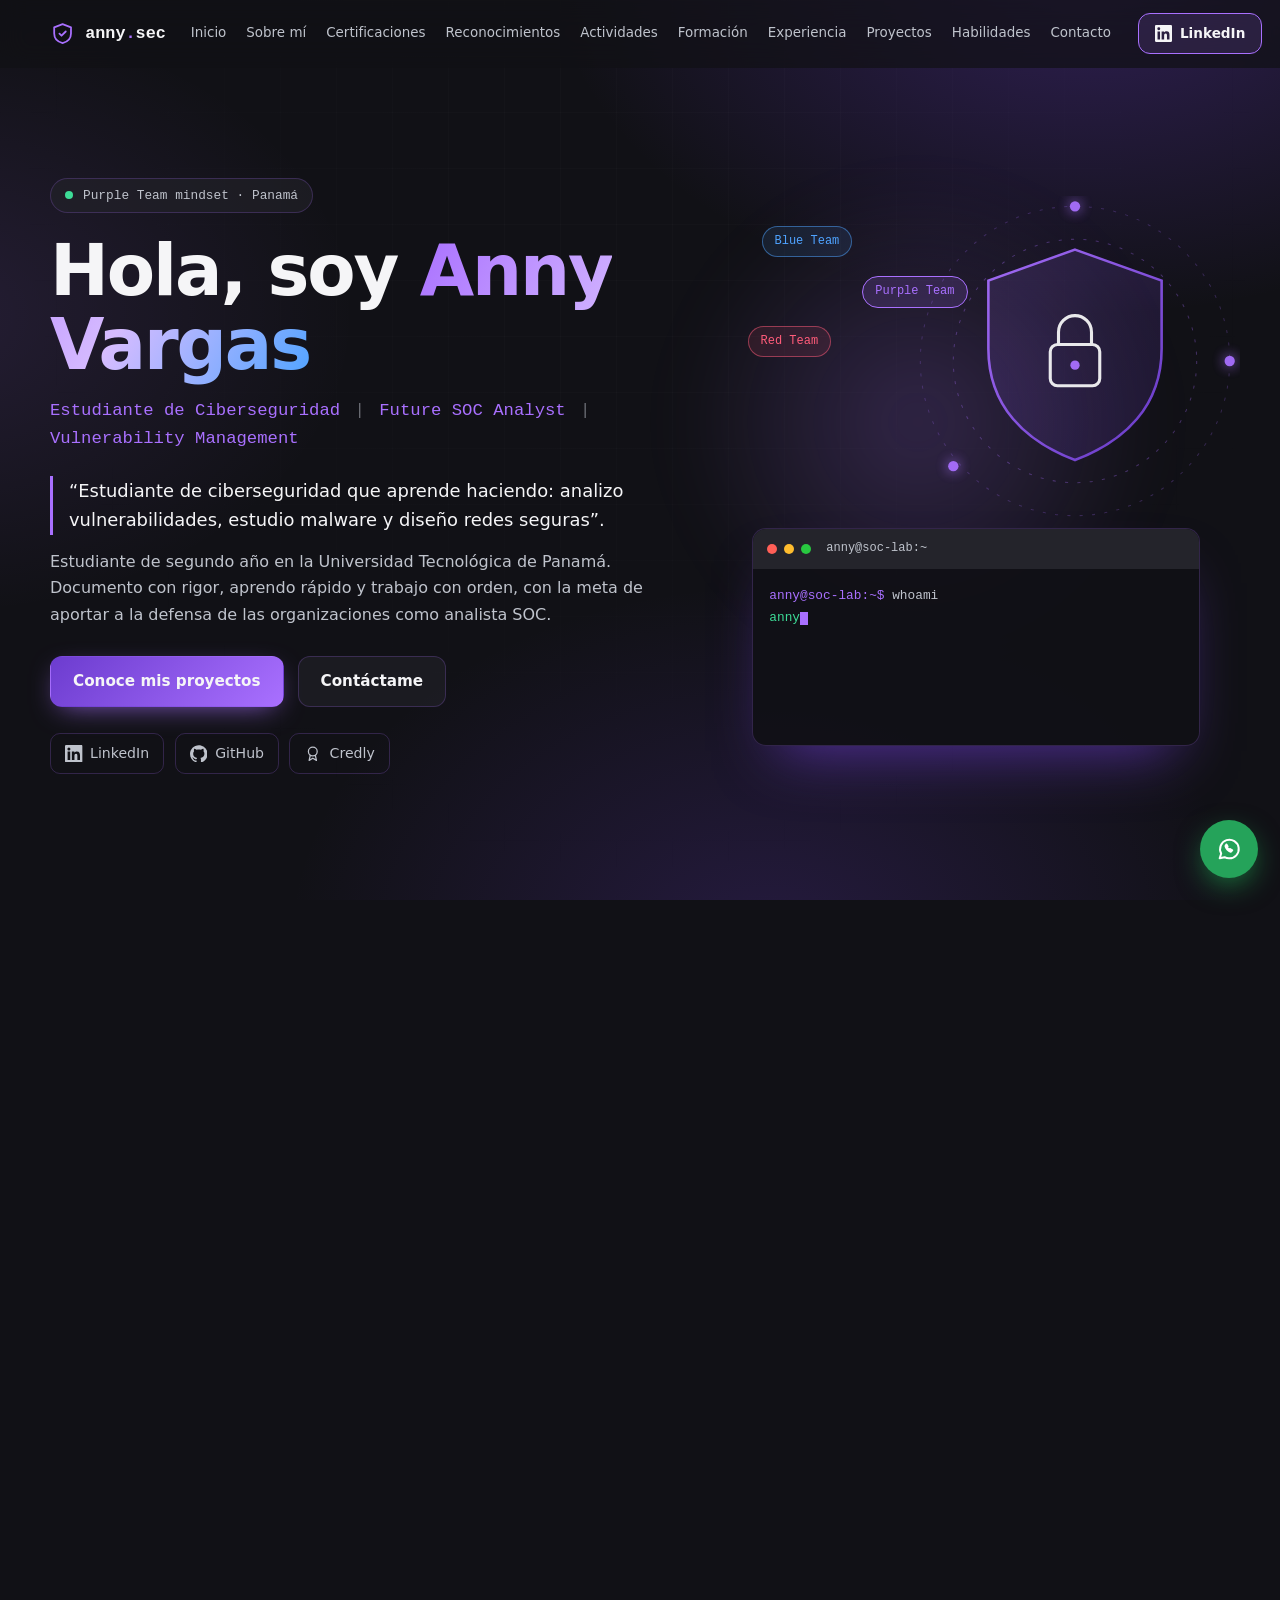
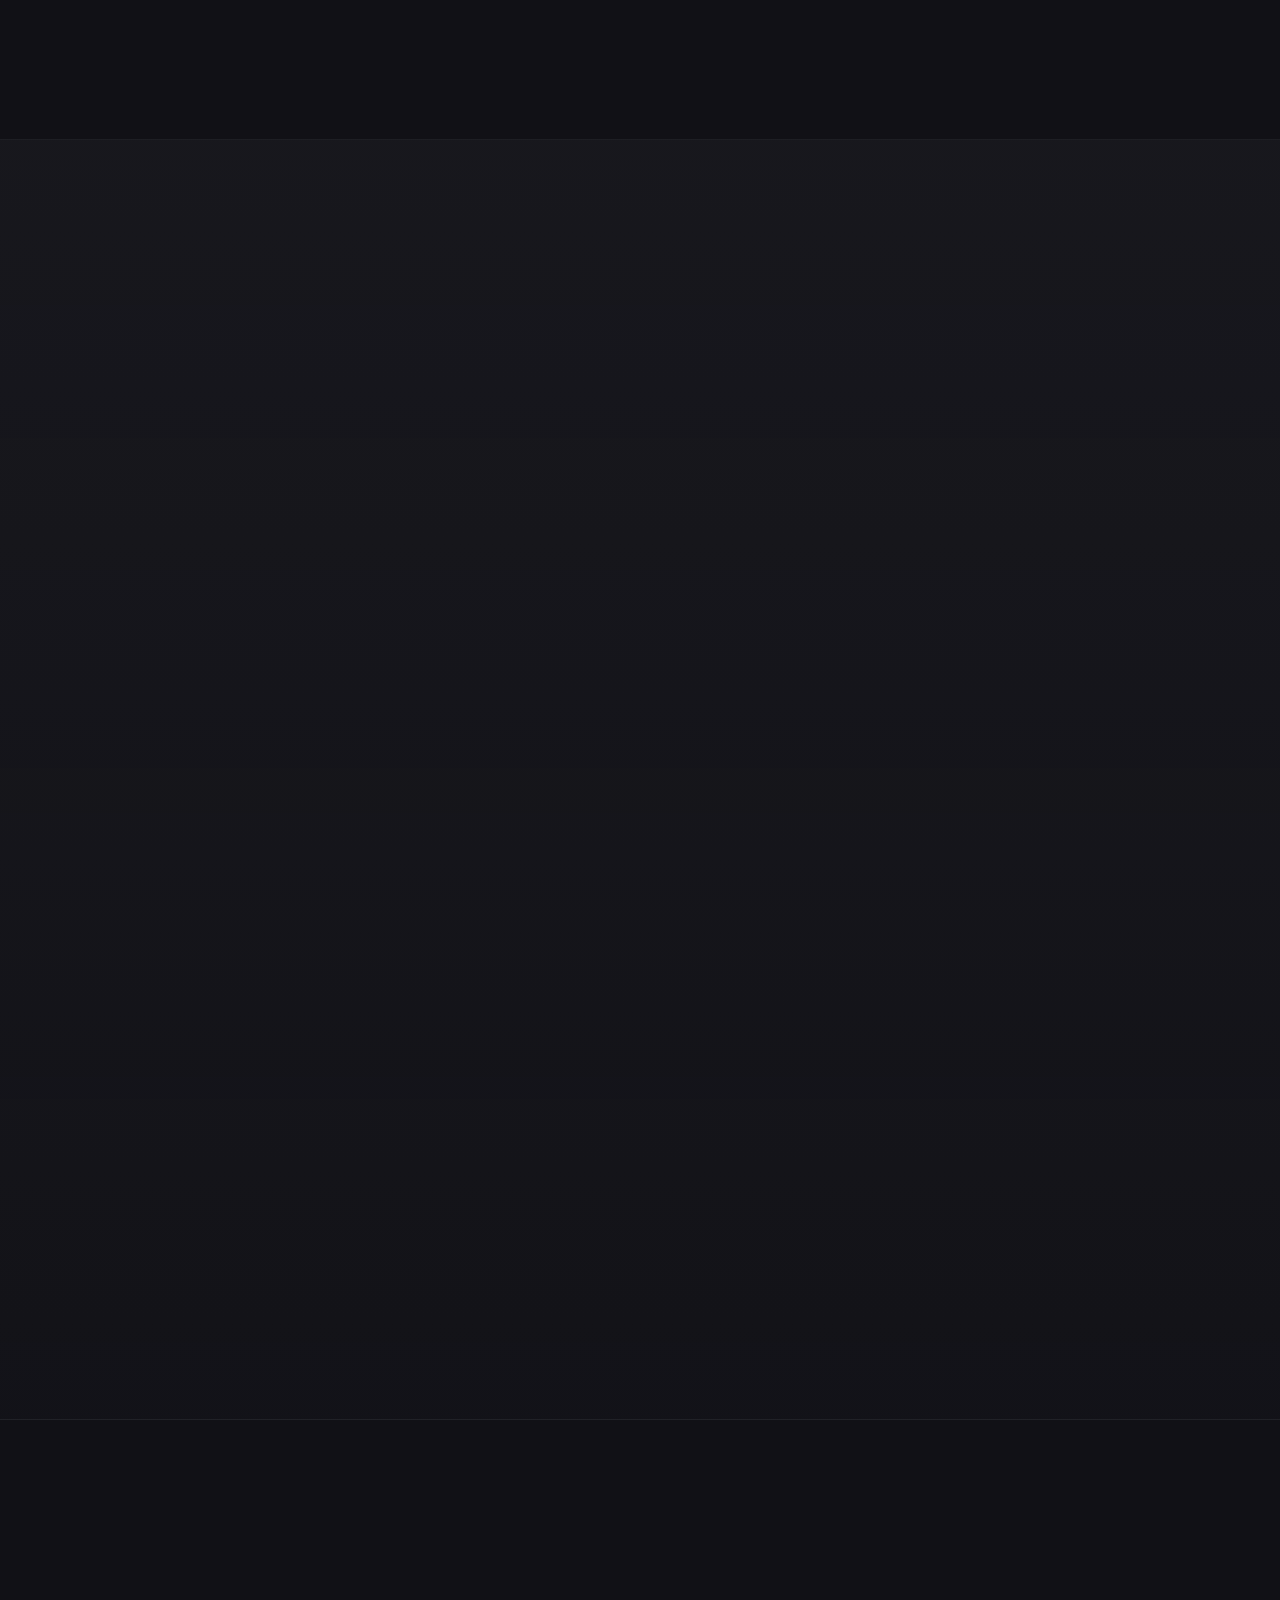
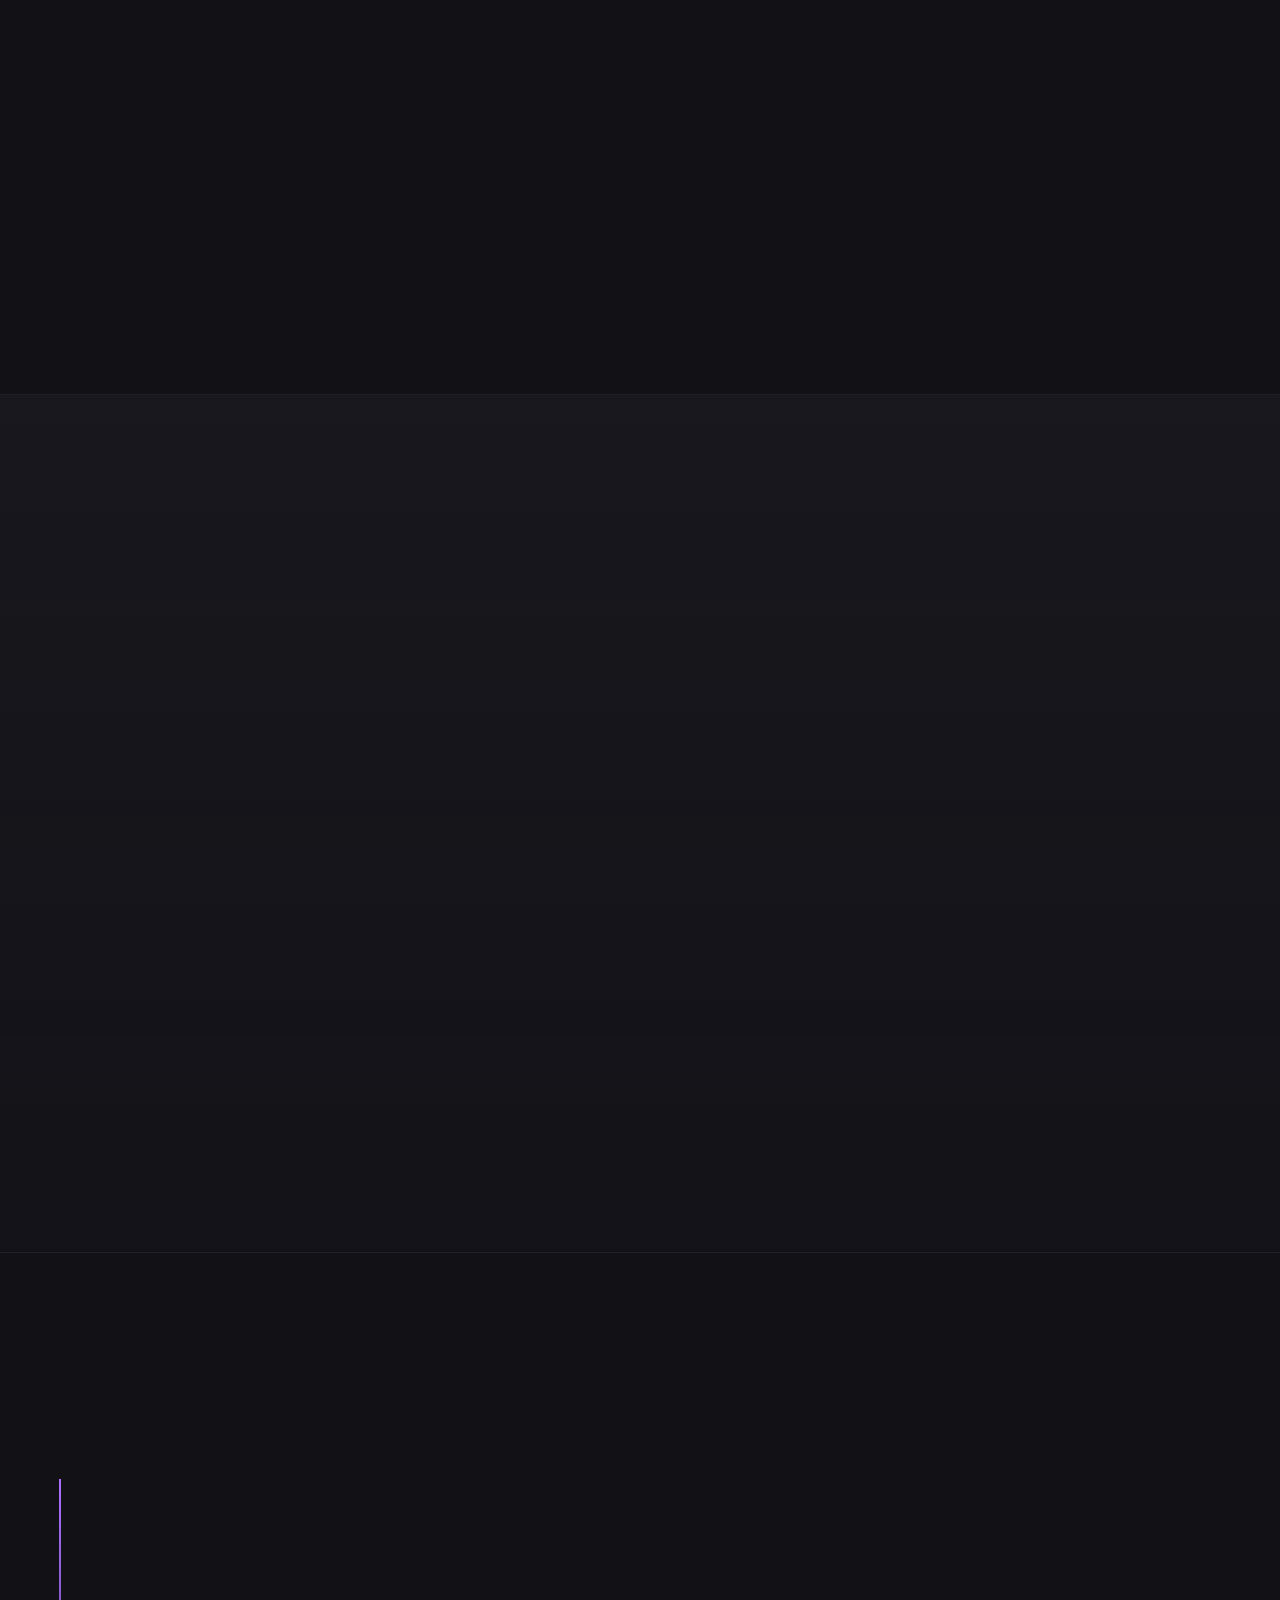
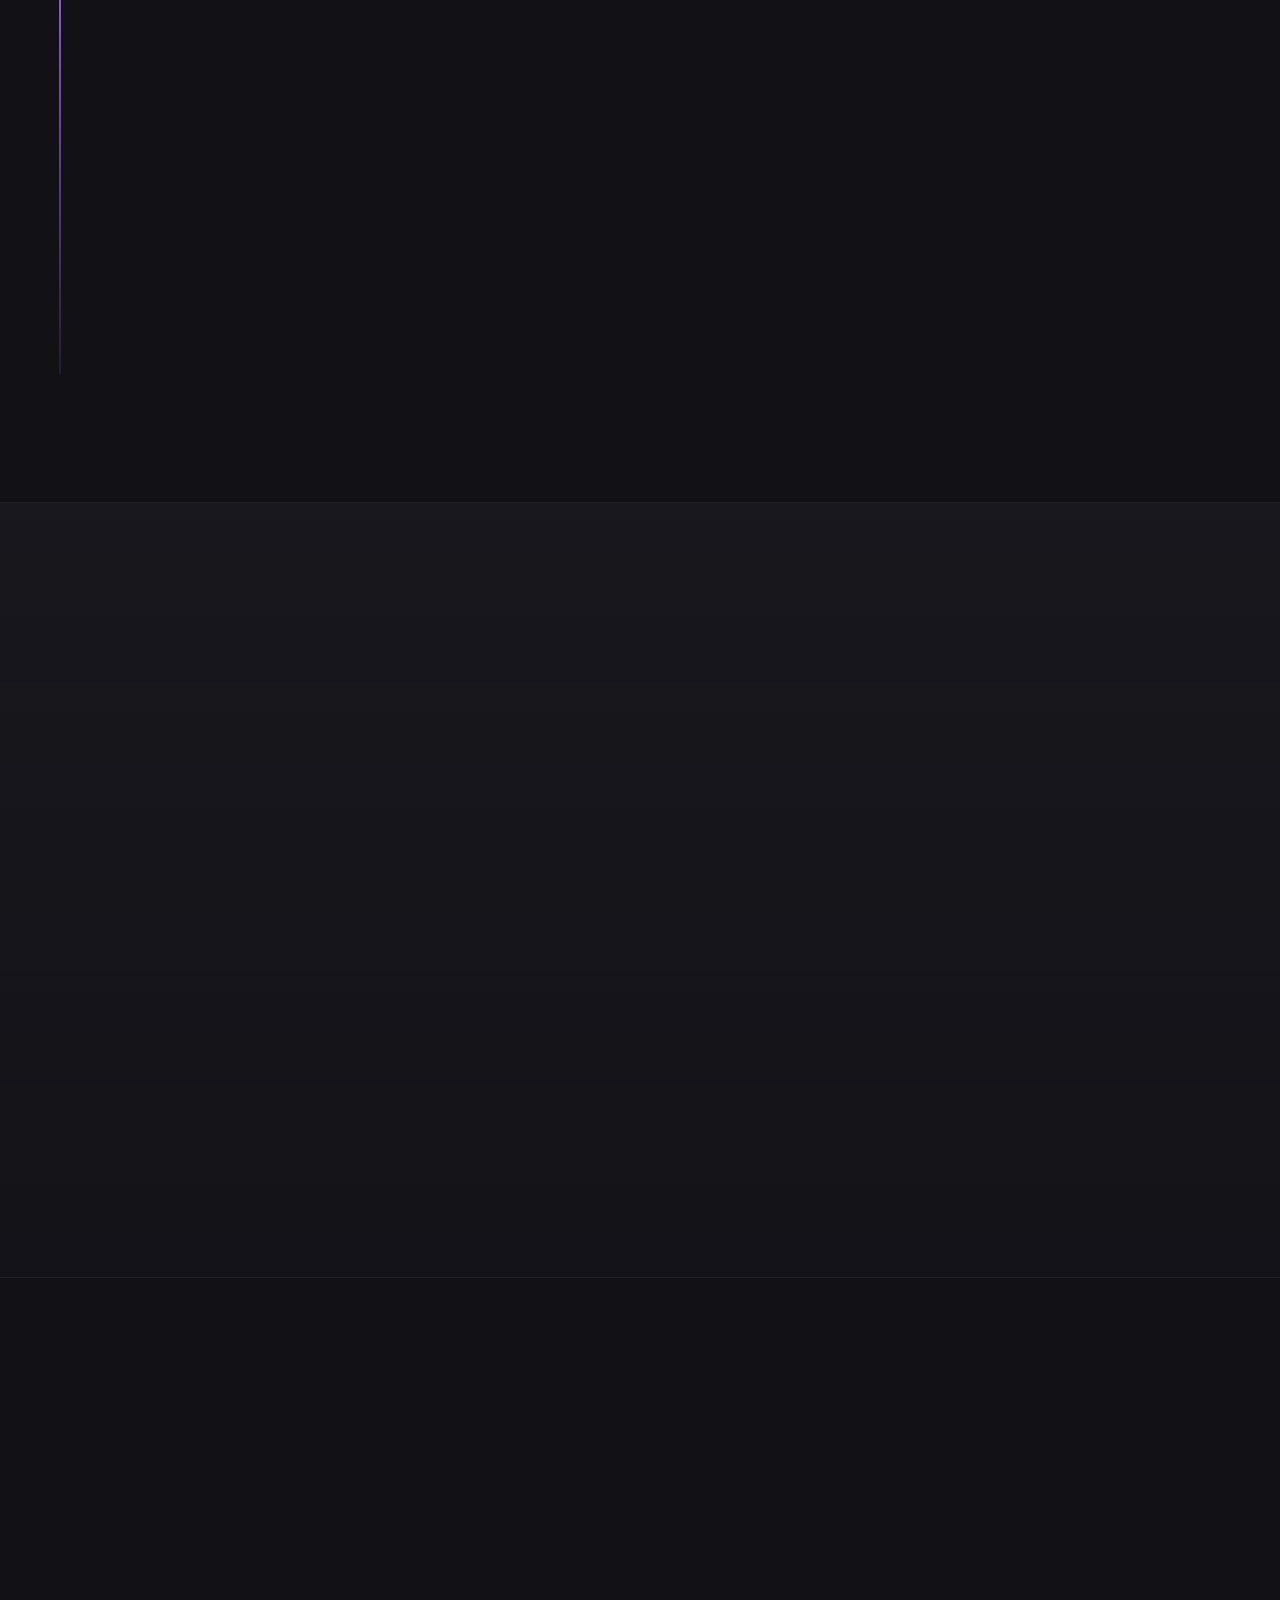
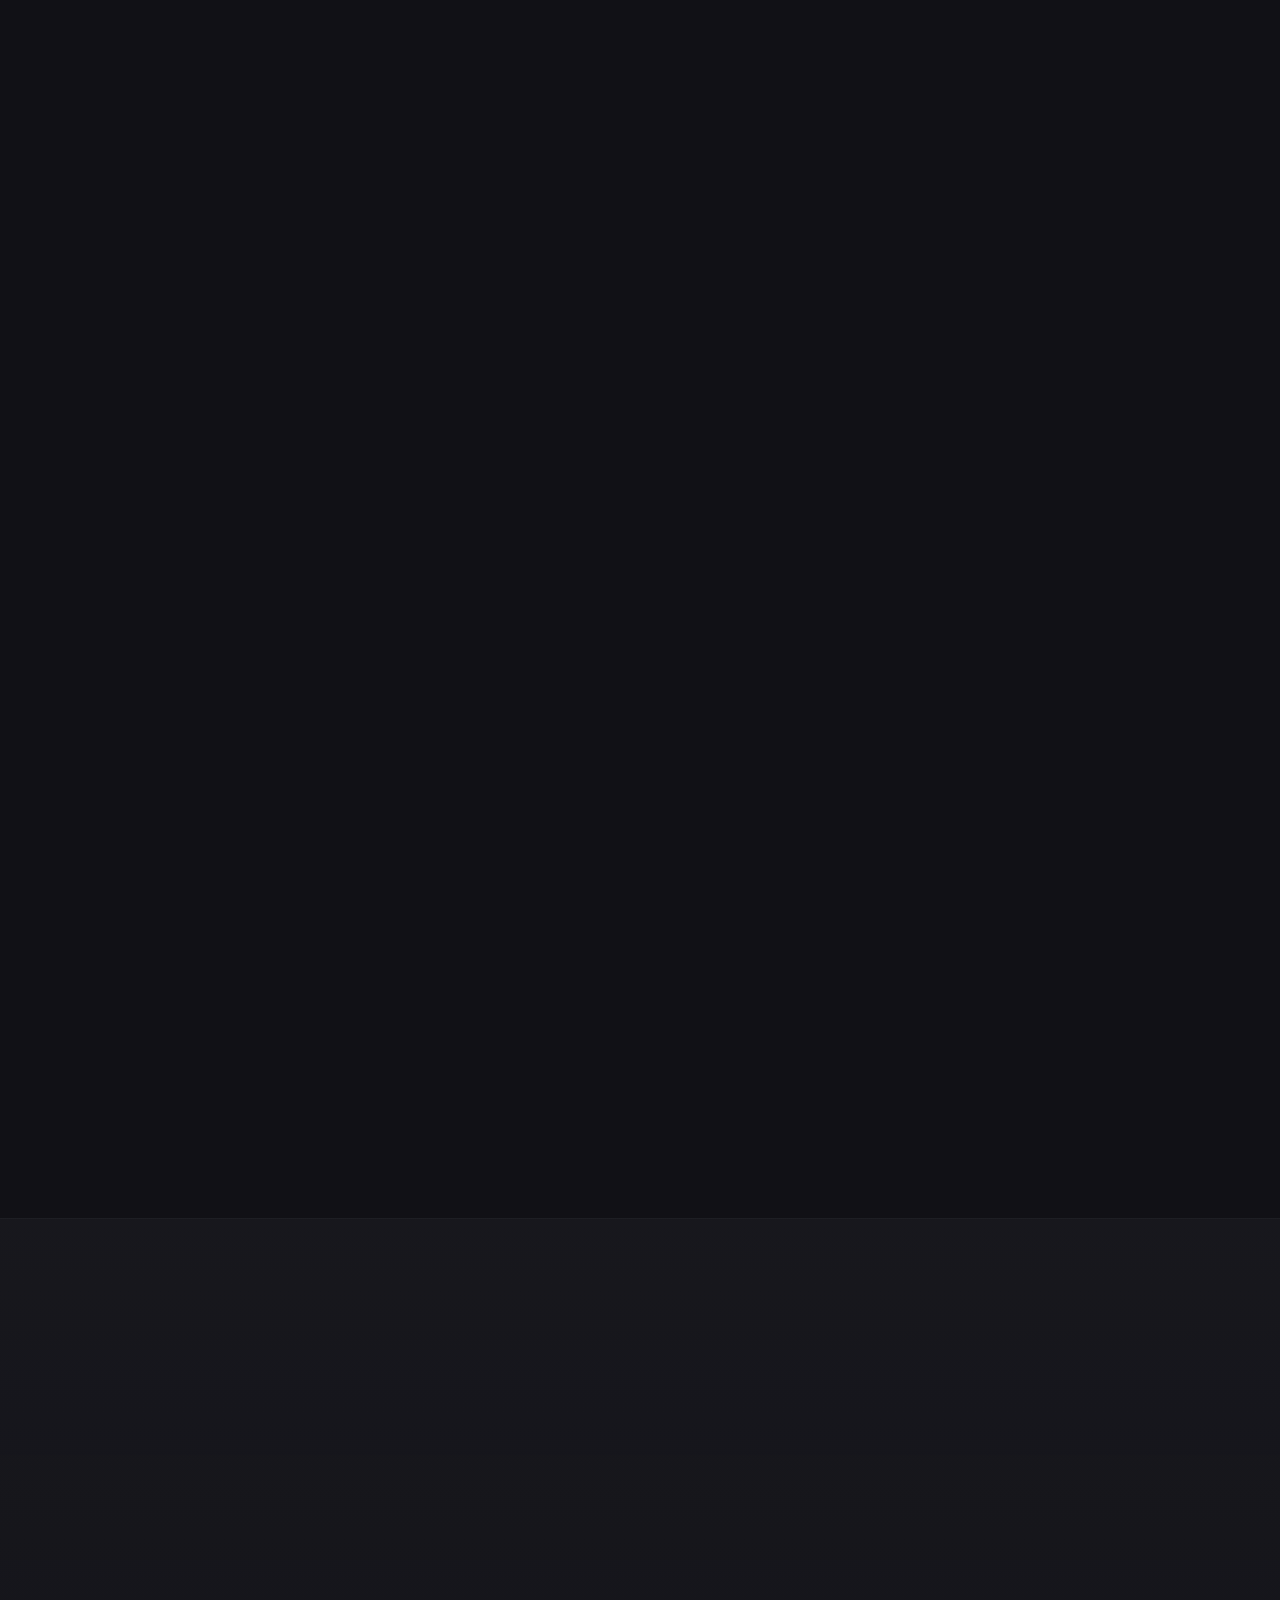
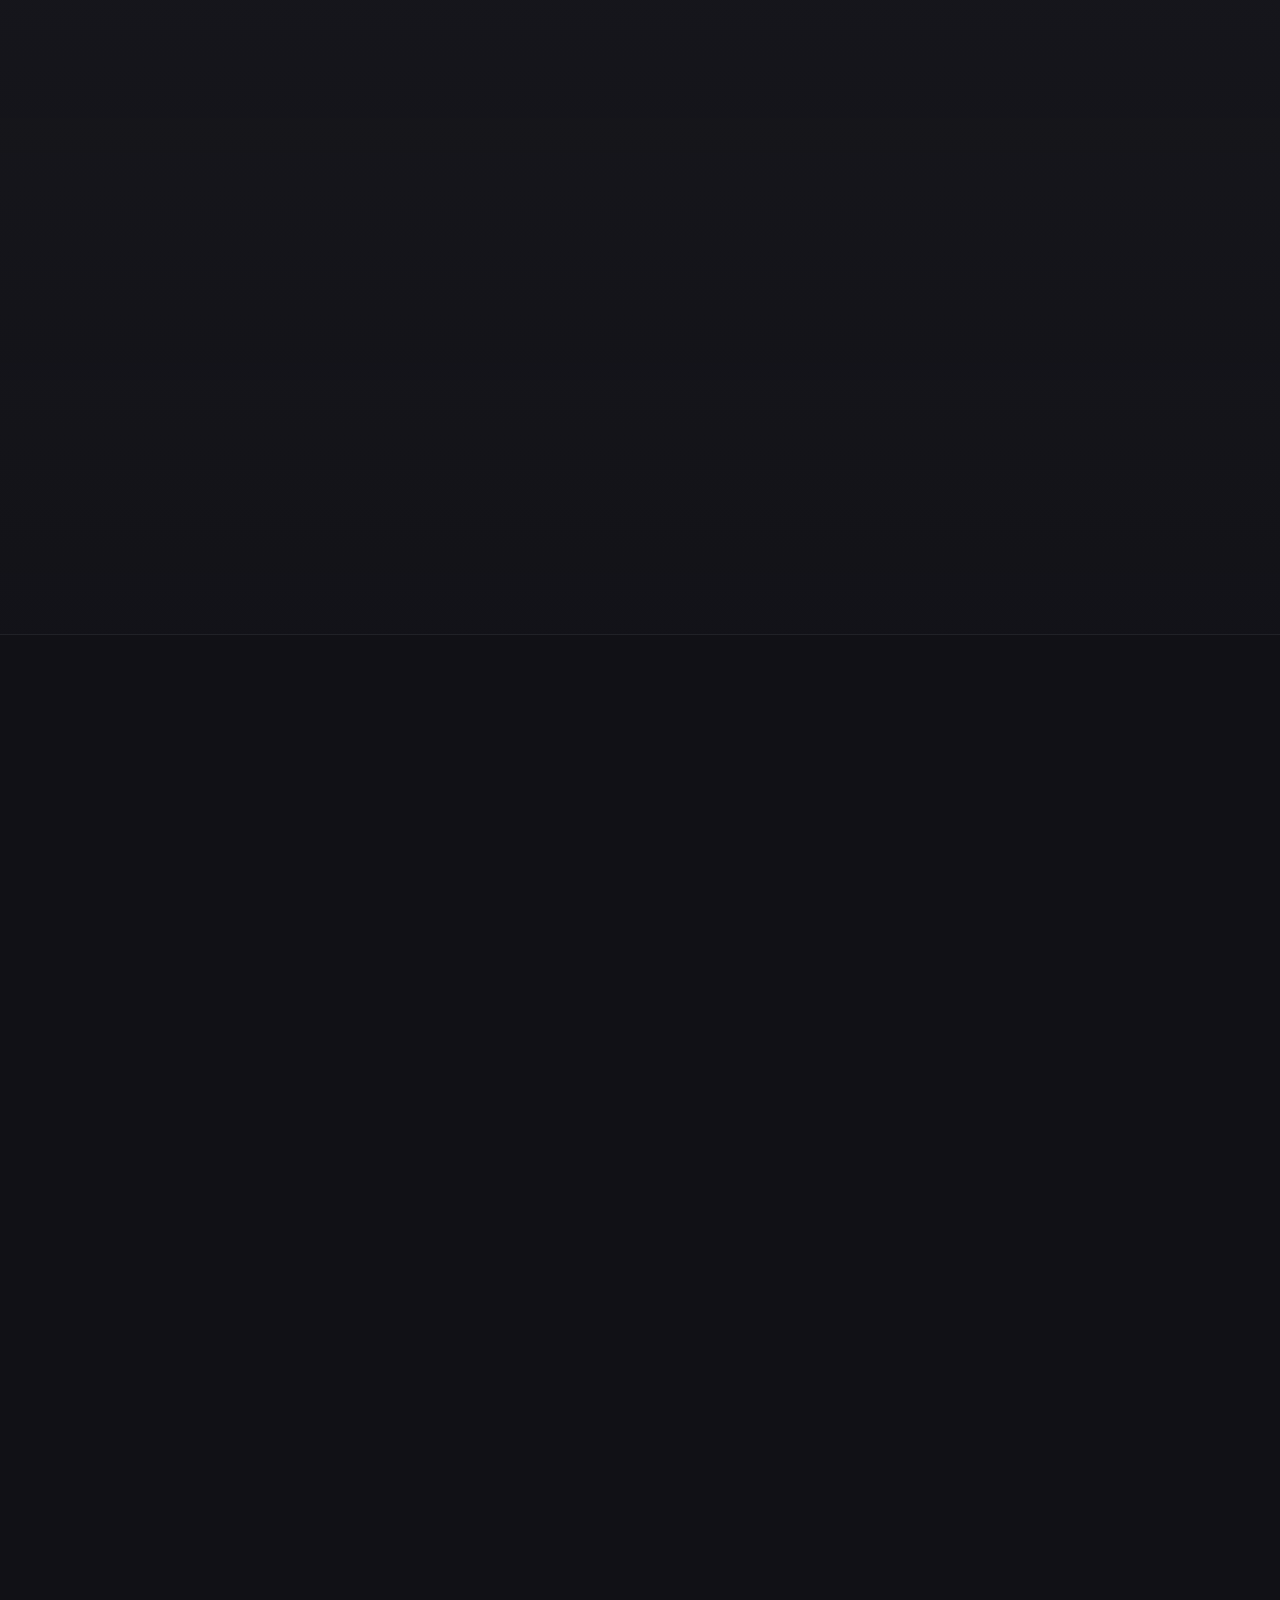
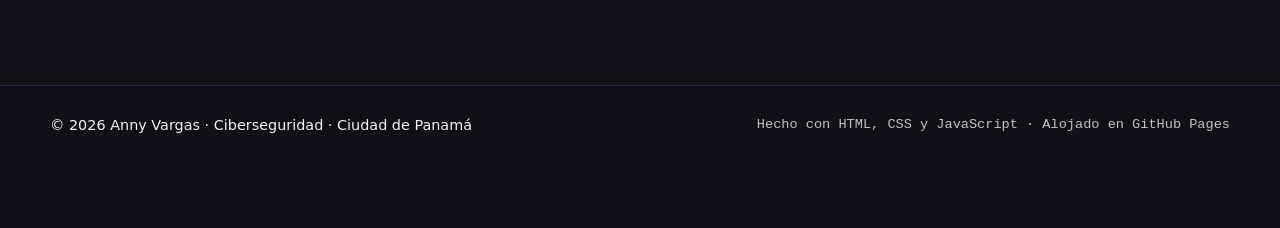
==== index.html @ 74fddad8 "Add files via upload" ====
<!doctype html>
<html lang="es">
<head>
  <meta charset="utf-8">
  <meta name="viewport" content="width=device-width, initial-scale=1">
  <title>Anny Vargas | Portafolio de Ciberseguridad · SOC · Gestión de vulnerabilidades</title>
  <meta name="description" content="Portafolio de Anny Vargas, estudiante de Ciberseguridad en la UTP (Panamá). Proyectos de análisis de vulnerabilidades, malware, redes y Wazuh SIEM/XDR. Orientada a SOC, Blue Team y gestión de vulnerabilidades.">
  <meta name="author" content="Anny Vargas">
  <meta name="theme-color" content="#111116">
  <meta name="color-scheme" content="dark">
  <!-- Seguridad básica: política de contenido estricta (sin scripts inline) -->
  <meta http-equiv="Content-Security-Policy" content="default-src 'self'; script-src 'self'; style-src 'self' https://fonts.googleapis.com; font-src https://fonts.gstatic.com; img-src 'self' data: https:; connect-src 'self' https://api.github.com https://formspree.io; base-uri 'self'; object-src 'none'; form-action 'self' https://formspree.io">
  <meta name="referrer" content="strict-origin-when-cross-origin">

  <!-- Open Graph / Twitter -->
  <meta property="og:type" content="website">
  <meta property="og:title" content="Anny Vargas | Portafolio de Ciberseguridad">
  <meta property="og:description" content="Estudiante de ciberseguridad que aprende haciendo: analizo vulnerabilidades, estudio malware y diseño redes seguras.">
  <meta property="og:url" content="https://anny-vargas.github.io/">
  <meta property="og:locale" content="es_PA">
  <meta name="twitter:card" content="summary">
  <link rel="canonical" href="https://anny-vargas.github.io/">
  <link rel="icon" href="assets/img/favicon.svg" type="image/svg+xml">

  <link rel="preconnect" href="https://fonts.googleapis.com">
  <link rel="preconnect" href="https://fonts.gstatic.com" crossorigin>
  <link rel="stylesheet" href="https://fonts.googleapis.com/css2?family=Inter:wght@400;500;600;700;800&family=JetBrains+Mono:wght@400;500;700&display=swap">
  <link rel="stylesheet" href="assets/css/styles.css">

  <script type="application/ld+json">
  {"@context":"https://schema.org","@type":"Person","name":"Anny Vargas","jobTitle":"Estudiante de Ciberseguridad","alumniOf":"Universidad Tecnológica de Panamá","address":{"@type":"PostalAddress","addressLocality":"Ciudad de Panamá","addressCountry":"PA"},"url":"https://anny-vargas.github.io/","sameAs":["https://www.linkedin.com/in/annyvargas-desiree/","https://github.com/Anny-Vargas","https://www.credly.com/users/anny-vargas.302dcb76"]}
  </script>
</head>
<body>
  <a class="skip-link" href="#main">Saltar al contenido</a>

  <!-- ===== Sprite de iconos (SVG inline) ===== -->
  <svg class="sprite" xmlns="http://www.w3.org/2000/svg" width="0" height="0" aria-hidden="true" focusable="false">
    <defs>
      <symbol id="i-shield" viewBox="0 0 24 24"><path d="M12 3l8 3v6c0 5-3.5 8-8 9-4.5-1-8-4-8-9V6z"/><path d="M9 12l2 2 4-4"/></symbol>
      <symbol id="i-lock" viewBox="0 0 24 24"><rect x="5" y="11" width="14" height="9" rx="2"/><path d="M8 11V8a4 4 0 018 0v3"/></symbol>
      <symbol id="i-terminal" viewBox="0 0 24 24"><rect x="3" y="4" width="18" height="16" rx="2"/><path d="M7 9l3 3-3 3M12 15h5"/></symbol>
      <symbol id="i-server" viewBox="0 0 24 24"><rect x="3" y="4" width="18" height="6" rx="1.5"/><rect x="3" y="14" width="18" height="6" rx="1.5"/><path d="M7 7h.01M7 17h.01M12 7h5M12 17h5"/></symbol>
      <symbol id="i-network" viewBox="0 0 24 24"><circle cx="12" cy="5" r="2.5"/><circle cx="5" cy="19" r="2.5"/><circle cx="19" cy="19" r="2.5"/><path d="M12 7.5v4M12 11.5l-5.5 5.2M12 11.5l5.5 5.2"/></symbol>
      <symbol id="i-bug" viewBox="0 0 24 24"><rect x="8" y="8" width="8" height="12" rx="4"/><path d="M9 8a3 3 0 016 0M4 13h4M16 13h4M5 7l3 2M19 7l-3 2M5 20l3-2M19 20l-3-2"/></symbol>
      <symbol id="i-search" viewBox="0 0 24 24"><circle cx="11" cy="11" r="6.5"/><path d="M20 20l-4.2-4.2M8.5 11h5"/></symbol>
      <symbol id="i-award" viewBox="0 0 24 24"><circle cx="12" cy="9" r="6"/><path d="M8.6 14L7 21l5-3 5 3-1.6-7"/></symbol>
      <symbol id="i-users" viewBox="0 0 24 24"><circle cx="9" cy="8" r="3.5"/><path d="M2.5 20c.5-3.6 3.2-5.5 6.5-5.5s6 1.9 6.5 5.5"/><path d="M16 4.7a3.5 3.5 0 010 6.6M18 14.8c2 .6 3.2 2.3 3.5 5.2"/></symbol>
      <symbol id="i-chart" viewBox="0 0 24 24"><path d="M4 20V4M4 20h16"/><rect x="7" y="12" width="3" height="5" rx=".5"/><rect x="12" y="8" width="3" height="9" rx=".5"/><rect x="17" y="5" width="3" height="12" rx=".5"/></symbol>
      <symbol id="i-cap" viewBox="0 0 24 24"><path d="M2 9l10-5 10 5-10 5z"/><path d="M6 11.5V16c0 1.5 2.7 3 6 3s6-1.5 6-3v-4.5M22 9v6"/></symbol>
      <symbol id="i-briefcase" viewBox="0 0 24 24"><rect x="3" y="7" width="18" height="13" rx="2"/><path d="M9 7V5a1.5 1.5 0 011.5-1.5h3A1.5 1.5 0 0115 5v2M3 13h18"/></symbol>
      <symbol id="i-mail" viewBox="0 0 24 24"><rect x="3" y="5" width="18" height="14" rx="2"/><path d="M3.5 7l8.5 6 8.5-6"/></symbol>
      <symbol id="i-chat" viewBox="0 0 24 24"><path d="M4 20l1.3-4.2A8 8 0 1112 20a8 8 0 01-3.8-1z"/><path d="M9 9.5c.3 2 2.4 4.2 4.5 4.8l1.3-1.2-1.8-1-.8.6c-.8-.4-1.6-1.2-2-2l.6-.8-1-1.8z"/></symbol>
      <symbol id="i-external" viewBox="0 0 24 24"><path d="M14 4h6v6M20 4l-9 9M18 14v5a1 1 0 01-1 1H5a1 1 0 01-1-1V7a1 1 0 011-1h5"/></symbol>
      <symbol id="i-check" viewBox="0 0 24 24"><path d="M5 12.5l4.5 4.5L19 7.5"/></symbol>
      <symbol id="i-plus" viewBox="0 0 24 24"><path d="M12 5v14M5 12h14"/></symbol>
      <symbol id="i-star" viewBox="0 0 24 24"><path d="M12 3.5l2.6 5.3 5.9.9-4.3 4.1 1 5.8L12 16.8l-5.2 2.8 1-5.8L3.5 9.7l5.9-.9z"/></symbol>
      <symbol id="i-fork" viewBox="0 0 24 24"><circle cx="6" cy="5" r="2"/><circle cx="18" cy="5" r="2"/><circle cx="12" cy="19" r="2"/><path d="M6 7v2a3 3 0 003 3h6a3 3 0 003-3V7M12 12v5"/></symbol>
      <symbol id="i-close" viewBox="0 0 24 24"><path d="M6 6l12 12M18 6L6 18"/></symbol>
      <symbol id="i-menu" viewBox="0 0 24 24"><path d="M4 7h16M4 12h16M4 17h16"/></symbol>
      <symbol id="i-github" viewBox="0 0 24 24"><path fill="currentColor" stroke="none" d="M12 .297c-6.63 0-12 5.373-12 12 0 5.303 3.438 9.8 8.205 11.385.6.113.82-.258.82-.577 0-.285-.01-1.04-.015-2.04-3.338.724-4.042-1.61-4.042-1.61C4.422 18.07 3.633 17.7 3.633 17.7c-1.087-.744.084-.729.084-.729 1.205.084 1.838 1.236 1.838 1.236 1.07 1.835 2.809 1.305 3.495.998.108-.776.417-1.305.76-1.605-2.665-.3-5.466-1.332-5.466-5.93 0-1.31.465-2.38 1.235-3.22-.135-.303-.54-1.523.105-3.176 0 0 1.005-.322 3.3 1.23.96-.267 1.98-.399 3-.405 1.02.006 2.04.138 3 .405 2.28-1.552 3.285-1.23 3.285-1.23.645 1.653.24 2.873.12 3.176.765.84 1.23 1.91 1.23 3.22 0 4.61-2.805 5.625-5.475 5.92.42.36.81 1.096.81 2.22 0 1.606-.015 2.896-.015 3.286 0 .315.21.69.825.57C20.565 22.092 24 17.592 24 12.297c0-6.627-5.373-12-12-12"/></symbol>
      <symbol id="i-linkedin" viewBox="0 0 24 24"><path fill="currentColor" stroke="none" d="M20.447 20.452h-3.554v-5.569c0-1.328-.027-3.037-1.852-3.037-1.853 0-2.136 1.445-2.136 2.939v5.667H9.351V9h3.414v1.561h.046c.477-.9 1.637-1.85 3.37-1.85 3.601 0 4.267 2.37 4.267 5.455v6.286zM5.337 7.433a2.062 2.062 0 01-2.063-2.065 2.064 2.064 0 112.063 2.065zm1.782 13.019H3.555V9h3.564v11.452zM22.225 0H1.771C.792 0 0 .774 0 1.729v20.542C0 23.227.792 24 1.771 24h20.451C23.2 24 24 23.227 24 22.271V1.729C24 .774 23.2 0 22.222 0z"/></symbol>
    </defs>
  </svg>

  <!-- ===== Encabezado / navegación ===== -->
  <header class="site-header" id="top">
    <div class="container header-inner">
      <a class="brand" href="#inicio" aria-label="Anny Vargas, inicio">
        <svg class="icon brand-icon" aria-hidden="true"><use href="#i-shield"/></svg>
        <span>anny<span class="brand-dot">.</span>sec</span>
      </a>
      <button class="nav-toggle" aria-expanded="false" aria-controls="nav" aria-label="Abrir menú">
        <svg class="icon" aria-hidden="true"><use href="#i-menu"/></svg>
      </button>
      <nav id="nav" class="nav" aria-label="Principal">
        <ul>
          <li><a href="#inicio">Inicio</a></li>
          <li><a href="#sobre-mi">Sobre mí</a></li>
          <li><a href="#certificaciones">Certificaciones</a></li>
          <li><a href="#reconocimientos">Reconocimientos</a></li>
          <li><a href="#actividades">Actividades</a></li>
          <li><a href="#formacion">Formación</a></li>
          <li><a href="#experiencia">Experiencia</a></li>
          <li><a href="#proyectos">Proyectos</a></li>
          <li><a href="#habilidades">Habilidades</a></li>
          <li><a href="#contacto">Contacto</a></li>
        </ul>
        <a class="btn btn-linkedin" href="https://www.linkedin.com/in/annyvargas-desiree/" target="_blank" rel="noopener noreferrer">
          <svg class="icon" aria-hidden="true"><use href="#i-linkedin"/></svg> LinkedIn
        </a>
      </nav>
    </div>
  </header>

  <main id="main">

    <!-- ===== A. INICIO ===== -->
    <section class="hero" id="inicio" aria-labelledby="hero-title">
      <div class="hero-glow" aria-hidden="true"></div>
      <div class="container hero-grid">
        <div class="hero-copy">
          <p class="eyebrow"><span class="pulse" aria-hidden="true"></span> Purple Team mindset · Panamá</p>
          <h1 id="hero-title">Hola, soy <span class="gradient-text">Anny Vargas</span></h1>
          <p class="hero-role">Estudiante de Ciberseguridad <span class="sep">|</span> Future SOC Analyst <span class="sep">|</span> Vulnerability Management</p>
          <p class="hero-quote">“Estudiante de ciberseguridad que aprende haciendo: analizo vulnerabilidades, estudio malware y diseño redes seguras”.</p>
          <p class="hero-desc">Estudiante de segundo año en la Universidad Tecnológica de Panamá. Documento con rigor, aprendo rápido y trabajo con orden, con la meta de aportar a la defensa de las organizaciones como analista SOC.</p>
          <div class="hero-cta">
            <a class="btn btn-primary" href="#proyectos">Conoce mis proyectos</a>
            <a class="btn btn-ghost" href="#contacto">Contáctame</a>
          </div>
          <ul class="social-row" aria-label="Perfiles profesionales">
            <li><a class="social" href="https://www.linkedin.com/in/annyvargas-desiree/" target="_blank" rel="noopener noreferrer"><svg class="icon" aria-hidden="true"><use href="#i-linkedin"/></svg>LinkedIn</a></li>
            <li><a class="social" href="https://github.com/Anny-Vargas" target="_blank" rel="noopener noreferrer"><svg class="icon" aria-hidden="true"><use href="#i-github"/></svg>GitHub</a></li>
            <li><a class="social" href="https://www.credly.com/users/anny-vargas.302dcb76/badges/credly" target="_blank" rel="noopener noreferrer"><svg class="icon" aria-hidden="true"><use href="#i-award"/></svg>Credly</a></li>
          </ul>
        </div>

        <div class="hero-visual" aria-hidden="true">
          <div class="shield-wrap">
            <svg class="shield-art" viewBox="0 0 320 320">
              <defs>
                <linearGradient id="gShield" x1="0" y1="0" x2="1" y2="1"><stop offset="0" stop-color="#A970FF"/><stop offset="1" stop-color="#6C3CCF"/></linearGradient>
              </defs>
              <circle class="ring r1" cx="160" cy="160" r="150"/>
              <circle class="ring r2" cx="160" cy="160" r="118"/>
              <path class="shield-body" d="M160 52l84 30v66c0 56-36 90-84 108-48-18-84-52-84-108V82z" fill="url(#gShield)" fill-opacity=".16" stroke="url(#gShield)" stroke-width="2.5"/>
              <rect x="136" y="144" width="48" height="40" rx="7" fill="none" stroke="#F5F5F7" stroke-width="3"/>
              <path d="M144 144v-12a16 16 0 0132 0v12" fill="none" stroke="#F5F5F7" stroke-width="3"/>
              <circle cx="160" cy="164" r="4.5" fill="#A970FF"/>
              <circle class="node n1" cx="160" cy="10" r="5"/><circle class="node n2" cx="310" cy="160" r="5"/><circle class="node n3" cx="42" cy="262" r="5"/>
            </svg>
          </div>
          <div class="terminal" role="presentation">
            <div class="terminal-bar"><i></i><i></i><i></i><span>anny@soc-lab:~</span></div>
            <pre class="terminal-body" id="terminal"><code></code></pre>
          </div>
          <span class="chip chip-blue">Blue Team</span>
          <span class="chip chip-red">Red Team</span>
          <span class="chip chip-purple">Purple Team</span>
        </div>
      </div>
    </section>

    <!-- ===== B. SOBRE MÍ ===== -->
    <section class="section" id="sobre-mi" aria-labelledby="t-about">
      <div class="container">
        <header class="section-head reveal">
          <p class="kicker">01 · Sobre mí</p>
          <h2 id="t-about">Aprender haciendo, defender con método</h2>
        </header>
        <div class="about-grid">
          <div class="about-text reveal">
            <p>Soy Anny Vargas, estudiante de segundo año de Ciberseguridad en la Universidad Tecnológica de Panamá. Me apasiona entender cómo se protegen las redes y los sistemas, y lo practico con proyectos reales: analizo vulnerabilidades con Nessus y OpenVAS, estudio el comportamiento de malware en ANY.RUN y diseño redes en Cisco Packet Tracer.</p>
            <p>Cursé bachillerato en ciencias y me formé como Técnico en Sistemas Informáticos con Dell Technologies y Glasswing. También he adquirido experiencia en soporte técnico y evaluación de equipos informáticos.</p>
            <p>Me caracterizo por documentar con rigor, aprender rápido y trabajar con orden. Mi meta es desarrollarme como analista SOC y en gestión de vulnerabilidades, aportando a la defensa de las organizaciones.</p>
            <dl class="facts">
              <div><dt>Ubicación</dt><dd>Ciudad de Panamá, Panamá</dd></div>
              <div><dt>Universidad</dt><dd>Universidad Tecnológica de Panamá (UTP)</dd></div>
              <div><dt>Objetivo</dt><dd>Analista SOC · Gestión de vulnerabilidades</dd></div>
            </dl>
          </div>
          <div class="reveal">
            <h3 class="mini-title">Áreas de interés</h3>
            <ul class="interest-grid">
              <li><svg class="icon" aria-hidden="true"><use href="#i-terminal"/></svg>Security Operations Center (SOC)</li>
              <li><svg class="icon" aria-hidden="true"><use href="#i-shield"/></svg>Blue Team</li>
              <li><svg class="icon" aria-hidden="true"><use href="#i-bug"/></svg>Purple Team</li>
              <li><svg class="icon" aria-hidden="true"><use href="#i-search"/></svg>Análisis de vulnerabilidades</li>
              <li><svg class="icon" aria-hidden="true"><use href="#i-bug"/></svg>Análisis de malware</li>
              <li><svg class="icon" aria-hidden="true"><use href="#i-network"/></svg>Seguridad de redes</li>
              <li><svg class="icon" aria-hidden="true"><use href="#i-chart"/></svg>Gestión de riesgos</li>
              <li><svg class="icon" aria-hidden="true"><use href="#i-lock"/></svg>Seguridad de la información</li>
            </ul>
          </div>
        </div>
      </div>
    </section>

    <!-- ===== C. CERTIFICACIONES ===== -->
    <section class="section alt" id="certificaciones" aria-labelledby="t-certs">
      <div class="container">
        <header class="section-head reveal">
          <p class="kicker">02 · Certificaciones e insignias</p>
          <h2 id="t-certs">Formación certificada</h2>
          <p class="lead">Mis certificaciones y cursos. Las insignias digitales se verifican en Credly.</p>
          <a class="btn btn-ghost btn-sm" href="https://www.credly.com/users/anny-vargas.302dcb76/badges/credly" target="_blank" rel="noopener noreferrer">
            <svg class="icon" aria-hidden="true"><use href="#i-award"/></svg> Ver todas mis insignias en Credly
          </a>
        </header>
        <div class="grid cards-3" id="cert-grid"></div>
      </div>
    </section>

    <!-- ===== D. RECONOCIMIENTOS ===== -->
    <section class="section" id="reconocimientos" aria-labelledby="t-recs">
      <div class="container">
        <header class="section-head reveal">
          <p class="kicker">03 · Reconocimientos</p>
          <h2 id="t-recs">Logros y distinciones</h2>
          <p class="lead">Reconocimientos académicos, profesionales y tecnológicos.</p>
        </header>
        <div class="grid cards-3" id="rec-grid"></div>
      </div>
    </section>

    <!-- ===== E. ACTIVIDADES ===== -->
    <section class="section alt" id="actividades" aria-labelledby="t-acts">
      <div class="container">
        <header class="section-head reveal">
          <p class="kicker">04 · Actividades y participación</p>
          <h2 id="t-acts">Comunidad y liderazgo</h2>
          <p class="lead">Participación en comunidades tecnológicas y actividades extracurriculares.</p>
        </header>
        <div class="grid cards-3" id="act-grid"></div>
      </div>
    </section>

    <!-- ===== F. FORMACIÓN ===== -->
    <section class="section" id="formacion" aria-labelledby="t-edu">
      <div class="container">
        <header class="section-head reveal">
          <p class="kicker">05 · Formación académica</p>
          <h2 id="t-edu">Mi ruta de estudios</h2>
        </header>
        <ol class="timeline" id="edu-timeline"></ol>
      </div>
    </section>

    <!-- ===== G. EXPERIENCIA ===== -->
    <section class="section alt" id="experiencia" aria-labelledby="t-exp">
      <div class="container">
        <header class="section-head reveal">
          <p class="kicker">06 · Experiencia profesional</p>
          <h2 id="t-exp">Experiencia práctica</h2>
        </header>
        <div class="grid cards-2" id="exp-grid"></div>
      </div>
    </section>

    <!-- ===== H. PROYECTOS ===== -->
    <section class="section" id="proyectos" aria-labelledby="t-proj">
      <div class="container">
        <header class="section-head reveal">
          <p class="kicker">07 · Proyectos de ciberseguridad</p>
          <h2 id="t-proj">Laboratorios y proyectos</h2>
          <p class="lead">Proyectos académicos y de laboratorio en entornos controlados y virtualizados.</p>
        </header>
        <div class="grid cards-3" id="proj-grid"></div>

        <div class="gh-block reveal">
          <div class="gh-head">
            <h3><svg class="icon" aria-hidden="true"><use href="#i-github"/></svg> Repositorios en GitHub</h3>
            <a class="btn btn-ghost btn-sm" href="https://github.com/Anny-Vargas?tab=repositories" target="_blank" rel="noopener noreferrer">Ver todos <svg class="icon" aria-hidden="true"><use href="#i-external"/></svg></a>
          </div>
          <p class="gh-note" id="gh-status" role="status">Cargando repositorios desde GitHub…</p>
          <div class="grid cards-3" id="gh-grid"></div>
        </div>
      </div>
    </section>

    <!-- ===== I. HABILIDADES ===== -->
    <section class="section alt" id="habilidades" aria-labelledby="t-skills">
      <div class="container">
        <header class="section-head reveal">
          <p class="kicker">08 · Habilidades técnicas</p>
          <h2 id="t-skills">Stack y herramientas</h2>
          <p class="lead">Niveles orientativos: <strong>En formación</strong>, <strong>Básico</strong>, <strong>Intermedio</strong>.</p>
        </header>
        <div class="grid cards-2" id="skill-grid"></div>
      </div>
    </section>

    <!-- ===== J. CONTACTO ===== -->
    <section class="section" id="contacto" aria-labelledby="t-contact">
      <div class="container">
        <header class="section-head reveal">
          <p class="kicker">09 · Contacto</p>
          <h2 id="t-contact">Hablemos</h2>
          <p class="lead">¿Una oportunidad, una práctica profesional o una colaboración? Escríbeme.</p>
        </header>
        <div class="contact-grid">
          <div class="contact-card reveal">
            <h3>Anny Vargas</h3>
            <p class="muted">Ciudad de Panamá, Panamá</p>
            <ul class="contact-list">
              <li><svg class="icon" aria-hidden="true"><use href="#i-chat"/></svg><span>WhatsApp: <a href="https://wa.me/50768669815" target="_blank" rel="noopener noreferrer">+507 6866-9815</a></span></li>
              <li><svg class="icon" aria-hidden="true"><use href="#i-mail"/></svg><span>Correo: <a href="mailto:Anny_Vargas_Desiree@outlook.com">Anny_Vargas_Desiree@outlook.com</a></span></li>
            </ul>
            <div class="contact-buttons">
              <a class="btn btn-whatsapp" href="https://wa.me/50768669815" target="_blank" rel="noopener noreferrer"><svg class="icon" aria-hidden="true"><use href="#i-chat"/></svg> Contactar por WhatsApp</a>
              <a class="btn btn-primary" href="mailto:Anny_Vargas_Desiree@outlook.com"><svg class="icon" aria-hidden="true"><use href="#i-mail"/></svg> Enviar correo</a>
              <a class="btn btn-ghost" href="https://www.linkedin.com/in/annyvargas-desiree/" target="_blank" rel="noopener noreferrer"><svg class="icon" aria-hidden="true"><use href="#i-linkedin"/></svg> LinkedIn</a>
              <a class="btn btn-ghost" href="https://github.com/Anny-Vargas" target="_blank" rel="noopener noreferrer"><svg class="icon" aria-hidden="true"><use href="#i-github"/></svg> GitHub</a>
              <a class="btn btn-ghost" href="https://www.credly.com/users/anny-vargas.302dcb76/badges/credly" target="_blank" rel="noopener noreferrer"><svg class="icon" aria-hidden="true"><use href="#i-award"/></svg> Credly</a>
            </div>
          </div>

          <form class="contact-form reveal" id="contact-form" novalidate>
            <h3>Envíame un mensaje</h3>
            <label for="f-name">Nombre</label>
            <input id="f-name" name="name" type="text" autocomplete="name" required maxlength="100">
            <label for="f-email">Correo electrónico</label>
            <input id="f-email" name="email" type="email" autocomplete="email" required maxlength="150">
            <label for="f-subject">Asunto</label>
            <input id="f-subject" name="subject" type="text" required maxlength="150">
            <label for="f-message">Mensaje</label>
            <textarea id="f-message" name="message" rows="5" required maxlength="2000"></textarea>
            <!-- Campo trampa anti-spam: debe quedar vacío -->
            <div class="hp" aria-hidden="true"><label>No llenar <input type="text" name="website" tabindex="-1" autocomplete="off"></label></div>
            <button class="btn btn-primary" type="submit">Enviar mensaje</button>
            <p class="form-status" id="form-status" role="status" aria-live="polite"></p>
          </form>
        </div>
      </div>
    </section>
  </main>

  <footer class="site-footer">
    <div class="container footer-inner">
      <p>© <span id="year">2026</span> Anny Vargas · Ciberseguridad · Ciudad de Panamá</p>
      <p class="muted mono">Hecho con HTML, CSS y JavaScript · Alojado en GitHub Pages</p>
    </div>
  </footer>

  <!-- Botón flotante de WhatsApp -->
  <a class="wa-float" href="https://wa.me/50768669815" target="_blank" rel="noopener noreferrer" aria-label="Escribir por WhatsApp">
    <svg class="icon" aria-hidden="true"><use href="#i-chat"/></svg>
  </a>

  <!-- Modal de proyecto -->
  <dialog id="project-modal" class="modal" aria-labelledby="modal-title">
    <div class="modal-inner" id="modal-body"></div>
  </dialog>

  <noscript><p class="noscript">Este portafolio necesita JavaScript para mostrar certificaciones, proyectos y habilidades. Puedes ver mis perfiles en <a href="https://www.linkedin.com/in/annyvargas-desiree/">LinkedIn</a> y <a href="https://github.com/Anny-Vargas">GitHub</a>.</p></noscript>

  <script src="data/content.js"></script>
  <script src="assets/js/app.js"></script>
</body>
</html>
---- assets/css/styles.css ----
/* ==========================================================================
   Portafolio Anny Vargas — estilos
   Paleta Purple Team (editable desde las variables de :root)
   ========================================================================== */
:root {
  --purple: #6C3CCF;       /* morado oscuro */
  --neon: #A970FF;         /* morado neón */
  --surface: #24242B;      /* gris oscuro */
  --silver: #BFC3CC;       /* gris plata */
  --bg: #111116;           /* negro azulado */
  --text: #F5F5F7;         /* blanco */
  --blue: #4FA3FF;         /* acento Blue Team */
  --red: #FF5C7A;          /* acento Red Team */
  --line: rgba(169, 112, 255, .22);
  --radius: 16px;
  --font: "Inter", system-ui, -apple-system, "Segoe UI", Roboto, sans-serif;
  --mono: "JetBrains Mono", ui-monospace, "SFMono-Regular", Menlo, Consolas, monospace;
  --header-h: 68px;
}

*, *::before, *::after { box-sizing: border-box; }
html { scroll-behavior: smooth; scroll-padding-top: calc(var(--header-h) + 12px); }
body {
  margin: 0; font-family: var(--font); color: var(--text); background: var(--bg);
  line-height: 1.65; -webkit-font-smoothing: antialiased; overflow-x: hidden;
}
/* Fondo: degradados morados + rejilla sutil */
body::before {
  content: ""; position: fixed; inset: 0; z-index: -2; pointer-events: none;
  background:
    radial-gradient(900px 600px at 85% -5%, rgba(108, 60, 207, .35), transparent 60%),
    radial-gradient(700px 500px at -5% 35%, rgba(169, 112, 255, .13), transparent 60%),
    radial-gradient(800px 600px at 60% 105%, rgba(108, 60, 207, .22), transparent 60%),
    var(--bg);
}
body::after {
  content: ""; position: fixed; inset: 0; z-index: -1; pointer-events: none; opacity: .5;
  background-image:
    linear-gradient(rgba(191, 195, 204, .045) 1px, transparent 1px),
    linear-gradient(90deg, rgba(191, 195, 204, .045) 1px, transparent 1px);
  background-size: 56px 56px;
  mask-image: radial-gradient(ellipse at 50% 20%, #000 20%, transparent 75%);
  -webkit-mask-image: radial-gradient(ellipse at 50% 20%, #000 20%, transparent 75%);
}

img { max-width: 100%; display: block; }
a { color: var(--neon); text-decoration: none; }
a:hover { text-decoration: underline; }
:focus-visible { outline: 2px solid var(--neon); outline-offset: 3px; border-radius: 6px; }
.sprite { position: absolute; width: 0; height: 0; overflow: hidden; }
.container { width: min(1180px, 100% - 40px); margin-inline: auto; }
.muted { color: var(--silver); }
.mono { font-family: var(--mono); font-size: .85rem; }
.skip-link { position: absolute; left: -999px; top: 8px; background: var(--neon); color: #111; padding: 8px 14px; border-radius: 8px; z-index: 200; font-weight: 600; }
.skip-link:focus { left: 8px; text-decoration: none; }

.icon { width: 1.25em; height: 1.25em; flex: none; fill: none; stroke: currentColor; stroke-width: 1.7; stroke-linecap: round; stroke-linejoin: round; }

/* ---------- Header ---------- */
.site-header {
  position: fixed; inset: 0 0 auto 0; height: var(--header-h); z-index: 100;
  backdrop-filter: blur(14px); -webkit-backdrop-filter: blur(14px);
  background: rgba(17, 17, 22, .72); border-bottom: 1px solid transparent; transition: border-color .3s, background .3s;
}
.site-header.scrolled { border-color: var(--line); background: rgba(17, 17, 22, .88); }
.header-inner { height: 100%; display: flex; align-items: center; justify-content: space-between; gap: 16px; }
.brand { display: inline-flex; align-items: center; gap: 10px; font-family: var(--mono); font-weight: 700; color: var(--text); font-size: 1.05rem; }
.brand:hover { text-decoration: none; }
.brand-icon { color: var(--neon); width: 1.5em; height: 1.5em; }
.brand-dot { color: var(--neon); }
.nav { display: flex; align-items: center; gap: 18px; }
.nav ul { display: flex; gap: 2px; list-style: none; margin: 0; padding: 0; }
.nav ul a { display: block; white-space: nowrap; padding: 8px 9px; border-radius: 8px; font-size: .84rem; font-weight: 500; color: var(--silver); transition: color .2s, background .2s; }
.nav ul a:hover { color: var(--text); background: rgba(169, 112, 255, .1); text-decoration: none; }
.nav ul a.active { color: var(--text); background: rgba(108, 60, 207, .3); }
.nav-toggle { display: none; background: none; border: 1px solid var(--line); color: var(--text); border-radius: 10px; padding: 8px; cursor: pointer; }

/* ---------- Botones ---------- */
.btn {
  display: inline-flex; align-items: center; justify-content: center; gap: 8px;
  padding: 12px 22px; border-radius: 12px; font-weight: 600; font-size: .95rem; font-family: inherit;
  border: 1px solid transparent; cursor: pointer; transition: transform .2s, box-shadow .25s, background .25s, border-color .25s; color: var(--text);
}
.btn:hover { text-decoration: none; transform: translateY(-2px); }
.btn-sm { padding: 8px 16px; font-size: .85rem; }
.btn-primary { background: linear-gradient(135deg, var(--purple), var(--neon)); box-shadow: 0 8px 28px -10px rgba(169, 112, 255, .8); }
.btn-primary:hover { box-shadow: 0 12px 34px -8px rgba(169, 112, 255, .95); }
.btn-ghost { background: rgba(36, 36, 43, .6); border-color: var(--line); }
.btn-ghost:hover { border-color: var(--neon); background: rgba(108, 60, 207, .2); }
.btn-linkedin { background: rgba(169, 112, 255, .14); border-color: var(--neon); padding: 8px 16px; font-size: .85rem; white-space: nowrap; }
.btn-linkedin:hover { background: var(--purple); }
.btn-whatsapp { background: #1f8f4e; box-shadow: 0 8px 24px -12px #25d366; }
.btn-whatsapp:hover { background: #25a35a; }
.btn[disabled] { opacity: .6; cursor: not-allowed; transform: none; }

/* ---------- Hero ---------- */
.hero { position: relative; padding: calc(var(--header-h) + 64px) 0 80px; min-height: 100vh; display: flex; align-items: center; }
.hero-glow { position: absolute; width: 520px; height: 520px; right: 8%; top: 18%; border-radius: 50%; background: radial-gradient(circle, rgba(169, 112, 255, .22), transparent 65%); filter: blur(30px); pointer-events: none; }
.hero-grid { position: relative; display: grid; grid-template-columns: 1.15fr .85fr; gap: 56px; align-items: center; }
.eyebrow { display: inline-flex; align-items: center; gap: 10px; font-family: var(--mono); font-size: .8rem; color: var(--silver); border: 1px solid var(--line); background: rgba(36, 36, 43, .6); padding: 6px 14px; border-radius: 999px; margin: 0 0 22px; }
.pulse { width: 8px; height: 8px; border-radius: 50%; background: #3ddc97; box-shadow: 0 0 0 0 rgba(61, 220, 151, .6); animation: pulse 2.2s infinite; }
@keyframes pulse { 70% { box-shadow: 0 0 0 9px rgba(61, 220, 151, 0); } 100% { box-shadow: 0 0 0 0 rgba(61, 220, 151, 0); } }
h1 { font-size: clamp(2.5rem, 6vw, 4.4rem); line-height: 1.05; margin: 0 0 14px; letter-spacing: -.03em; font-weight: 800; }
.gradient-text { background: linear-gradient(120deg, var(--neon), #d6bcff 55%, var(--blue)); -webkit-background-clip: text; background-clip: text; color: transparent; }
.hero-role { font-family: var(--mono); font-size: clamp(.9rem, 1.6vw, 1.08rem); color: var(--neon); margin: 0 0 22px; }
.sep { color: var(--silver); opacity: .5; margin: 0 4px; }
.hero-quote { font-size: 1.12rem; color: var(--text); margin: 0 0 14px; max-width: 60ch; border-left: 3px solid var(--neon); padding-left: 16px; }
.hero-desc { color: var(--silver); max-width: 60ch; margin: 0 0 28px; }
.hero-cta { display: flex; flex-wrap: wrap; gap: 14px; margin-bottom: 26px; }
.social-row { list-style: none; display: flex; flex-wrap: wrap; gap: 10px; padding: 0; margin: 0; }
.social { display: inline-flex; align-items: center; gap: 8px; padding: 8px 14px; border-radius: 10px; border: 1px solid var(--line); color: var(--silver); font-size: .88rem; font-weight: 500; transition: all .2s; }
.social:hover { color: var(--text); border-color: var(--neon); background: rgba(108, 60, 207, .18); text-decoration: none; transform: translateY(-2px); }

.hero-visual { position: relative; min-height: 540px; }
.shield-wrap { position: absolute; right: -10px; top: -10px; width: 330px; opacity: .95; animation: float 7s ease-in-out infinite; }
@keyframes float { 50% { transform: translateY(-10px); } }
.shield-art .ring { fill: none; stroke: var(--neon); stroke-opacity: .25; stroke-dasharray: 3 9; transform-origin: 160px 160px; }
.shield-art .r1 { animation: spin 60s linear infinite; }
.shield-art .r2 { animation: spin 40s linear infinite reverse; stroke-opacity: .35; }
@keyframes spin { to { transform: rotate(360deg); } }
.shield-art .node { fill: var(--neon); filter: drop-shadow(0 0 6px var(--neon)); }
.terminal { position: absolute; left: 0; right: 30px; bottom: 0; background: rgba(17, 17, 22, .92); border: 1px solid var(--line); border-radius: 14px; box-shadow: 0 30px 60px -25px rgba(108, 60, 207, .7); overflow: hidden; }
.terminal-bar { display: flex; align-items: center; gap: 7px; padding: 10px 14px; background: var(--surface); font-family: var(--mono); font-size: .75rem; color: var(--silver); }
.terminal-bar i { width: 10px; height: 10px; border-radius: 50%; background: #ff5f57; }
.terminal-bar i:nth-child(2) { background: #febc2e; }
.terminal-bar i:nth-child(3) { background: #28c840; }
.terminal-bar span { margin-left: 8px; }
.terminal-body { margin: 0; padding: 16px; font-family: var(--mono); font-size: .8rem; line-height: 1.7; min-height: 176px; color: var(--silver); white-space: pre-wrap; }
.terminal-body .p { color: var(--neon); }
.terminal-body .ok { color: #3ddc97; }
.terminal-body .w { color: #ffc857; }
.caret { display: inline-block; width: 8px; height: 1em; background: var(--neon); vertical-align: text-bottom; animation: blink 1s steps(2) infinite; }
@keyframes blink { 50% { opacity: 0; } }
.chip { position: absolute; font-family: var(--mono); font-size: .75rem; padding: 5px 12px; border-radius: 999px; border: 1px solid; backdrop-filter: blur(6px); }
.chip-blue { top: 20px; left: 10px; color: var(--blue); border-color: rgba(79, 163, 255, .5); background: rgba(79, 163, 255, .1); }
.chip-red { top: 120px; left: -4px; color: var(--red); border-color: rgba(255, 92, 122, .5); background: rgba(255, 92, 122, .1); }
.chip-purple { top: 70px; left: 110px; color: var(--neon); border-color: var(--neon); background: rgba(169, 112, 255, .16); }

/* Animación de entrada del hero */
.hero-copy > * { opacity: 0; transform: translateY(18px); animation: rise .8s cubic-bezier(.2, .7, .2, 1) forwards; }
.hero-copy > *:nth-child(1) { animation-delay: .05s; } .hero-copy > *:nth-child(2) { animation-delay: .15s; }
.hero-copy > *:nth-child(3) { animation-delay: .25s; } .hero-copy > *:nth-child(4) { animation-delay: .35s; }
.hero-copy > *:nth-child(5) { animation-delay: .45s; } .hero-copy > *:nth-child(6) { animation-delay: .55s; }
.hero-copy > *:nth-child(7) { animation-delay: .65s; }
.hero-visual { opacity: 0; animation: rise 1s .4s cubic-bezier(.2, .7, .2, 1) forwards; }
@keyframes rise { to { opacity: 1; transform: none; } }

/* ---------- Secciones ---------- */
.section { padding: 96px 0; position: relative; }
.section.alt { background: linear-gradient(180deg, rgba(36, 36, 43, .35), rgba(36, 36, 43, .12)); border-block: 1px solid rgba(191, 195, 204, .06); }
.section-head { margin-bottom: 44px; }
.kicker { font-family: var(--mono); color: var(--neon); font-size: .85rem; margin: 0 0 10px; letter-spacing: .04em; }
h2 { font-size: clamp(1.8rem, 3.6vw, 2.6rem); line-height: 1.15; margin: 0 0 12px; letter-spacing: -.02em; }
.lead { color: var(--silver); max-width: 64ch; margin: 0 0 16px; }
.mini-title { font-family: var(--mono); font-size: .85rem; color: var(--neon); margin: 0 0 16px; font-weight: 500; }

.reveal { opacity: 0; transform: translateY(22px); transition: opacity .7s ease, transform .7s ease; }
.reveal.in { opacity: 1; transform: none; }

.grid { display: grid; gap: 22px; }
.cards-3 { grid-template-columns: repeat(auto-fill, minmax(300px, 1fr)); }
.cards-2 { grid-template-columns: repeat(auto-fill, minmax(420px, 1fr)); }

.card {
  position: relative; background: linear-gradient(160deg, rgba(36, 36, 43, .95), rgba(28, 28, 35, .9));
  border: 1px solid var(--line); border-radius: var(--radius); padding: 24px; display: flex; flex-direction: column; gap: 12px;
  transition: transform .3s, border-color .3s, box-shadow .3s;
}
.card::before { content: ""; position: absolute; inset: 0; border-radius: inherit; pointer-events: none; opacity: 0; transition: opacity .3s; background: radial-gradient(420px circle at var(--mx, 50%) var(--my, 0%), rgba(169, 112, 255, .14), transparent 45%); }
.card:hover { transform: translateY(-5px); border-color: rgba(169, 112, 255, .6); box-shadow: 0 24px 50px -28px rgba(108, 60, 207, .9); }
.card:hover::before { opacity: 1; }
.card h3 { margin: 0; font-size: 1.1rem; line-height: 1.3; }
.card p { margin: 0; color: var(--silver); font-size: .93rem; }
.card-meta { display: flex; flex-wrap: wrap; gap: 8px 14px; font-family: var(--mono); font-size: .78rem; color: var(--silver); }
.card-actions { margin-top: auto; padding-top: 6px; display: flex; flex-wrap: wrap; gap: 10px; }
.tag { display: inline-block; font-family: var(--mono); font-size: .72rem; padding: 3px 10px; border-radius: 999px; border: 1px solid var(--line); color: var(--silver); background: rgba(17, 17, 22, .5); }
.tag.neon { color: var(--neon); border-color: rgba(169, 112, 255, .55); background: rgba(169, 112, 255, .1); }
.tags { display: flex; flex-wrap: wrap; gap: 6px; }

/* Certificaciones */
.badge-wrap { display: grid; place-items: center; height: 120px; }
.badge-wrap img { max-height: 112px; width: auto; filter: drop-shadow(0 10px 18px rgba(0, 0, 0, .5)); transition: transform .4s; }
.card:hover .badge-wrap img, .card:hover .hex { transform: scale(1.06) rotate(-2deg); }
.hex { width: 104px; height: 116px; display: grid; place-items: center; color: var(--text); background: linear-gradient(145deg, var(--purple), var(--neon)); clip-path: polygon(50% 0, 100% 25%, 100% 75%, 50% 100%, 0 75%, 0 25%); transition: transform .4s; position: relative; }
.hex::after { content: ""; position: absolute; inset: 3px; background: var(--surface); clip-path: inherit; z-index: 0; }
.hex .icon { position: relative; z-index: 1; width: 38px; height: 38px; color: var(--neon); }
.verify-off { font-family: var(--mono); font-size: .75rem; color: var(--silver); opacity: .75; }

/* Estados vacíos / tarjeta "agregar" */
.card.empty { border-style: dashed; background: rgba(36, 36, 43, .35); align-items: center; text-align: center; justify-content: center; min-height: 220px; }
.card.empty .icon { width: 34px; height: 34px; color: var(--neon); opacity: .8; }

/* Actividades */
.card-icon { width: 46px; height: 46px; display: grid; place-items: center; border-radius: 12px; background: rgba(108, 60, 207, .25); color: var(--neon); border: 1px solid var(--line); }
.card.featured { border-color: rgba(169, 112, 255, .55); box-shadow: inset 0 0 0 1px rgba(169, 112, 255, .15); }
.card-photo { border-radius: 10px; aspect-ratio: 16/9; object-fit: cover; width: 100%; border: 1px solid var(--line); }
.card-top { display: flex; align-items: flex-start; justify-content: space-between; gap: 10px; }

/* Línea de tiempo */
.timeline { list-style: none; margin: 0; padding: 0 0 0 34px; position: relative; max-width: 820px; }
.timeline::before { content: ""; position: absolute; left: 9px; top: 6px; bottom: 6px; width: 2px; background: linear-gradient(var(--neon), rgba(169, 112, 255, .12)); }
.tl-item { position: relative; margin-bottom: 26px; }
.tl-item::before { content: ""; position: absolute; left: -33px; top: 22px; width: 14px; height: 14px; border-radius: 50%; background: var(--bg); border: 3px solid var(--neon); box-shadow: 0 0 0 4px rgba(169, 112, 255, .15); }
.tl-item.current::before { background: var(--neon); box-shadow: 0 0 0 4px rgba(169, 112, 255, .25), 0 0 16px var(--neon); }
.todo { color: var(--silver); font-style: italic; opacity: .8; }

/* Experiencia */
.task-list { margin: 0; padding: 0; list-style: none; display: grid; gap: 7px; }
.task-list li { display: flex; gap: 10px; color: var(--silver); font-size: .92rem; }
.task-list .icon { color: var(--neon); width: 1.05em; height: 1.05em; margin-top: .25em; }
.highlight { border-left: 3px solid var(--neon); padding: 8px 14px; background: rgba(108, 60, 207, .12); border-radius: 0 10px 10px 0; color: var(--text) !important; }

/* Proyectos */
.proj-cover { height: 150px; border-radius: 12px; border: 1px solid var(--line); display: grid; place-items: center; position: relative; overflow: hidden; background:
  radial-gradient(circle at 20% 20%, rgba(169, 112, 255, .35), transparent 55%),
  radial-gradient(circle at 85% 85%, rgba(79, 163, 255, .22), transparent 55%), #1a1a21; }
.proj-cover::before { content: ""; position: absolute; inset: 0; background-image: linear-gradient(rgba(191, 195, 204, .06) 1px, transparent 1px), linear-gradient(90deg, rgba(191, 195, 204, .06) 1px, transparent 1px); background-size: 22px 22px; }
.proj-cover .icon { position: relative; width: 56px; height: 56px; color: var(--neon); filter: drop-shadow(0 0 14px rgba(169, 112, 255, .7)); transition: transform .4s; stroke-width: 1.4; }
.card:hover .proj-cover .icon { transform: scale(1.12); }
.proj-cover img { width: 100%; height: 100%; object-fit: cover; position: relative; }

.gh-block { margin-top: 64px; }
.gh-head { display: flex; align-items: center; justify-content: space-between; gap: 12px; flex-wrap: wrap; margin-bottom: 8px; }
.gh-head h3 { display: flex; align-items: center; gap: 10px; margin: 0; font-size: 1.25rem; }
.gh-note { color: var(--silver); font-size: .9rem; margin: 0 0 18px; }
.repo-stats { display: flex; gap: 14px; font-family: var(--mono); font-size: .76rem; color: var(--silver); }
.repo-stats span { display: inline-flex; align-items: center; gap: 5px; }
.repo-stats .icon { width: 1em; height: 1em; }

/* Habilidades */
.skill-card h3 { display: flex; align-items: center; gap: 10px; }
.skill-card h3 .icon { color: var(--neon); }
.skill-list { list-style: none; margin: 4px 0 0; padding: 0; display: grid; gap: 10px; }
.skill-list li { display: flex; align-items: center; justify-content: space-between; gap: 12px; font-size: .92rem; }
.skill-level { display: inline-flex; align-items: center; gap: 8px; font-family: var(--mono); font-size: .72rem; color: var(--silver); white-space: nowrap; }
.dots { display: inline-flex; gap: 4px; }
.dots i { width: 18px; height: 5px; border-radius: 3px; background: rgba(191, 195, 204, .18); }
.dots i.on { background: linear-gradient(90deg, var(--purple), var(--neon)); box-shadow: 0 0 8px rgba(169, 112, 255, .5); }

/* Sobre mí */
.about-grid { display: grid; grid-template-columns: 1.2fr .8fr; gap: 48px; align-items: start; }
.about-text p { color: var(--silver); margin: 0 0 16px; font-size: 1.02rem; }
.facts { display: grid; gap: 10px; margin: 24px 0 0; }
.facts div { display: flex; gap: 14px; padding: 12px 16px; background: rgba(36, 36, 43, .6); border: 1px solid var(--line); border-radius: 12px; flex-wrap: wrap; }
.facts dt { font-family: var(--mono); font-size: .78rem; color: var(--neon); min-width: 90px; }
.facts dd { margin: 0; font-size: .92rem; }
.interest-grid { list-style: none; padding: 0; margin: 0; display: grid; grid-template-columns: 1fr 1fr; gap: 10px; }
.interest-grid li { display: flex; align-items: center; gap: 10px; padding: 12px 14px; font-size: .88rem; background: rgba(36, 36, 43, .7); border: 1px solid var(--line); border-radius: 12px; transition: all .25s; }
.interest-grid li:hover { border-color: var(--neon); transform: translateY(-3px); background: rgba(108, 60, 207, .2); }
.interest-grid .icon { color: var(--neon); }

/* Contacto */
.contact-grid { display: grid; grid-template-columns: 1fr 1fr; gap: 24px; }
.contact-card, .contact-form { background: linear-gradient(160deg, rgba(36, 36, 43, .95), rgba(28, 28, 35, .9)); border: 1px solid var(--line); border-radius: var(--radius); padding: 30px; }
.contact-card h3, .contact-form h3 { margin: 0 0 6px; font-size: 1.3rem; }
.contact-list { list-style: none; padding: 0; margin: 20px 0; display: grid; gap: 12px; }
.contact-list li { display: flex; gap: 12px; align-items: center; word-break: break-word; }
.contact-list .icon { color: var(--neon); }
.contact-buttons { display: flex; flex-wrap: wrap; gap: 10px; }
.contact-form label { display: block; font-size: .85rem; color: var(--silver); margin: 16px 0 6px; }
.contact-form input, .contact-form textarea { width: 100%; background: rgba(17, 17, 22, .8); border: 1px solid var(--line); color: var(--text); border-radius: 10px; padding: 12px 14px; font: inherit; transition: border-color .2s, box-shadow .2s; }
.contact-form input:focus, .contact-form textarea:focus { outline: none; border-color: var(--neon); box-shadow: 0 0 0 3px rgba(169, 112, 255, .2); }
.contact-form input[aria-invalid="true"], .contact-form textarea[aria-invalid="true"] { border-color: var(--red); }
.contact-form .btn { margin-top: 20px; }
.hp { position: absolute; left: -9999px; width: 1px; height: 1px; overflow: hidden; }
.form-status { margin: 14px 0 0; min-height: 1.4em; font-size: .9rem; }
.form-status.ok { color: #3ddc97; } .form-status.err { color: var(--red); }

/* Footer, WhatsApp flotante */
.site-footer { border-top: 1px solid var(--line); padding: 28px 0 90px; background: rgba(17, 17, 22, .8); }
.footer-inner { display: flex; justify-content: space-between; gap: 12px; flex-wrap: wrap; font-size: .9rem; }
.footer-inner p { margin: 0; }
.wa-float { position: fixed; right: 22px; bottom: 22px; z-index: 90; width: 58px; height: 58px; display: grid; place-items: center; border-radius: 50%; background: #25a35a; color: #fff; box-shadow: 0 10px 30px -6px rgba(37, 211, 102, .6); transition: transform .25s; }
.wa-float:hover { transform: scale(1.1); text-decoration: none; }
.wa-float .icon { width: 28px; height: 28px; }
.noscript { text-align: center; padding: 14px; background: var(--surface); margin: 0; }

/* Modal */
.modal { border: 1px solid var(--neon); background: #1a1a21; color: var(--text); border-radius: 18px; padding: 0; width: min(720px, calc(100% - 28px)); max-height: 88vh; overflow: auto; box-shadow: 0 40px 100px -20px rgba(108, 60, 207, .8); }
.modal::backdrop { background: rgba(8, 8, 12, .78); backdrop-filter: blur(4px); }
.modal[open] { animation: pop .25s ease; }
@keyframes pop { from { opacity: 0; transform: translateY(14px) scale(.98); } }
.modal-inner { padding: 30px; display: grid; gap: 16px; }
.modal-inner h3 { margin: 0; font-size: 1.5rem; }
.modal-inner h4 { margin: 4px 0 6px; font-family: var(--mono); font-size: .8rem; color: var(--neon); font-weight: 500; }
.modal-inner p { margin: 0; color: var(--silver); }
.modal-close { position: absolute; right: 14px; top: 14px; background: rgba(36, 36, 43, .9); border: 1px solid var(--line); color: var(--text); border-radius: 10px; padding: 7px; cursor: pointer; }
.modal-close:hover { border-color: var(--neon); }

/* ---------- Responsive ---------- */
@media (max-width: 1180px) {
  .nav-toggle { display: inline-flex; }
  .nav { position: fixed; inset: var(--header-h) 0 auto 0; flex-direction: column; align-items: stretch; gap: 14px; padding: 16px 20px 22px; background: rgba(17, 17, 22, .97); border-bottom: 1px solid var(--line); transform: translateY(-120%); transition: transform .3s; max-height: calc(100vh - var(--header-h)); overflow: auto; }
  .nav.open { transform: none; }
  .nav ul { flex-direction: column; }
  .nav ul a { padding: 12px; font-size: 1rem; }
  .btn-linkedin { justify-content: center; padding: 12px; }
}
@media (max-width: 960px) {
  .hero { min-height: auto; padding-top: calc(var(--header-h) + 40px); }
  .hero-grid, .about-grid, .contact-grid { grid-template-columns: 1fr; }
  .hero-visual { min-height: 400px; }
  .shield-wrap { right: 0; width: 260px; }
  .terminal { right: 0; }
  .cards-2 { grid-template-columns: 1fr; }
  .section { padding: 72px 0; }
}
@media (max-width: 520px) {
  .cards-3 { grid-template-columns: 1fr; }
  .interest-grid { grid-template-columns: 1fr; }
  .hero-cta .btn { flex: 1 1 100%; }
  .hero-visual { min-height: 360px; }
  .shield-wrap { width: 210px; }
  .chip-purple { left: 90px; }
  .contact-card, .contact-form { padding: 22px; }
  .modal-inner { padding: 22px; }
}

/* Accesibilidad: respeta "reducir movimiento" */
@media (prefers-reduced-motion: reduce) {
  html { scroll-behavior: auto; }
  *, *::before, *::after { animation-duration: .001ms !important; animation-iteration-count: 1 !important; transition-duration: .001ms !important; }
  .reveal, .hero-copy > *, .hero-visual { opacity: 1; transform: none; }
}

.nf{min-height:100vh;display:grid;place-content:center;text-align:center;gap:14px}
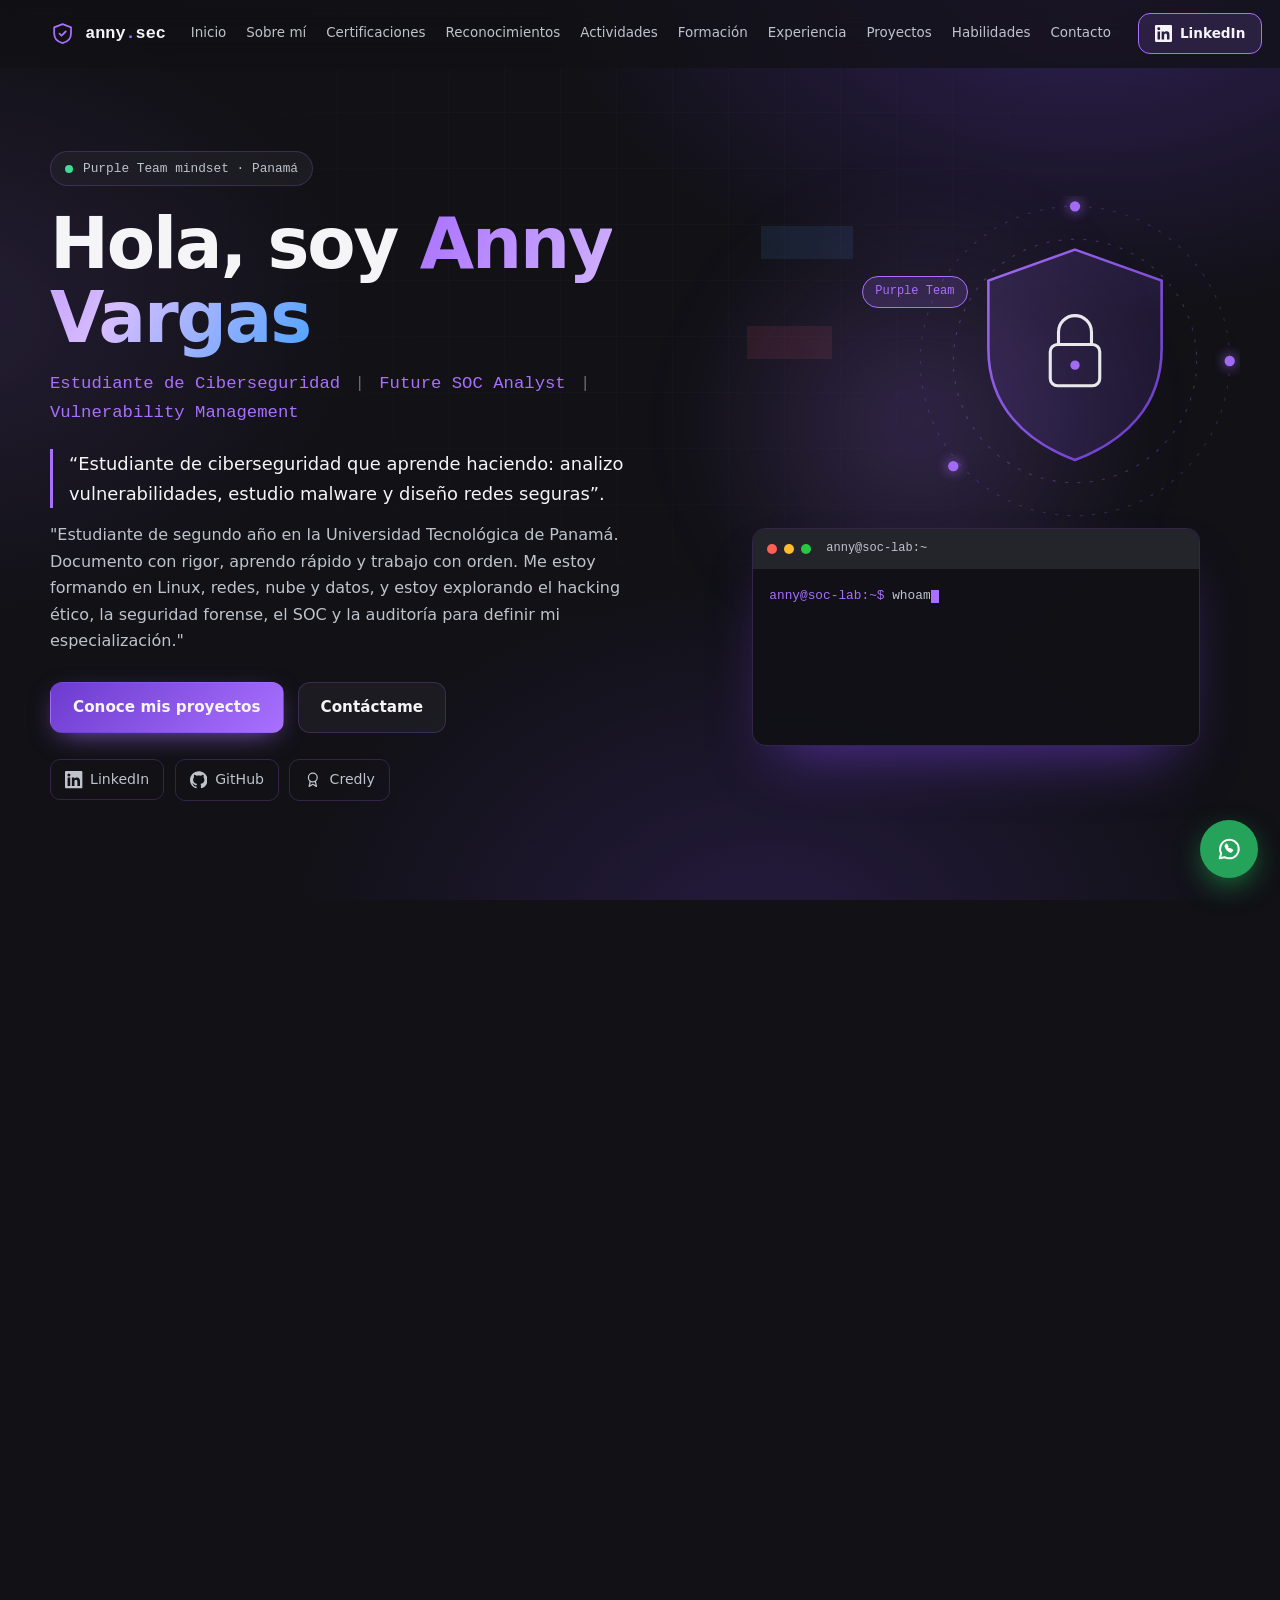
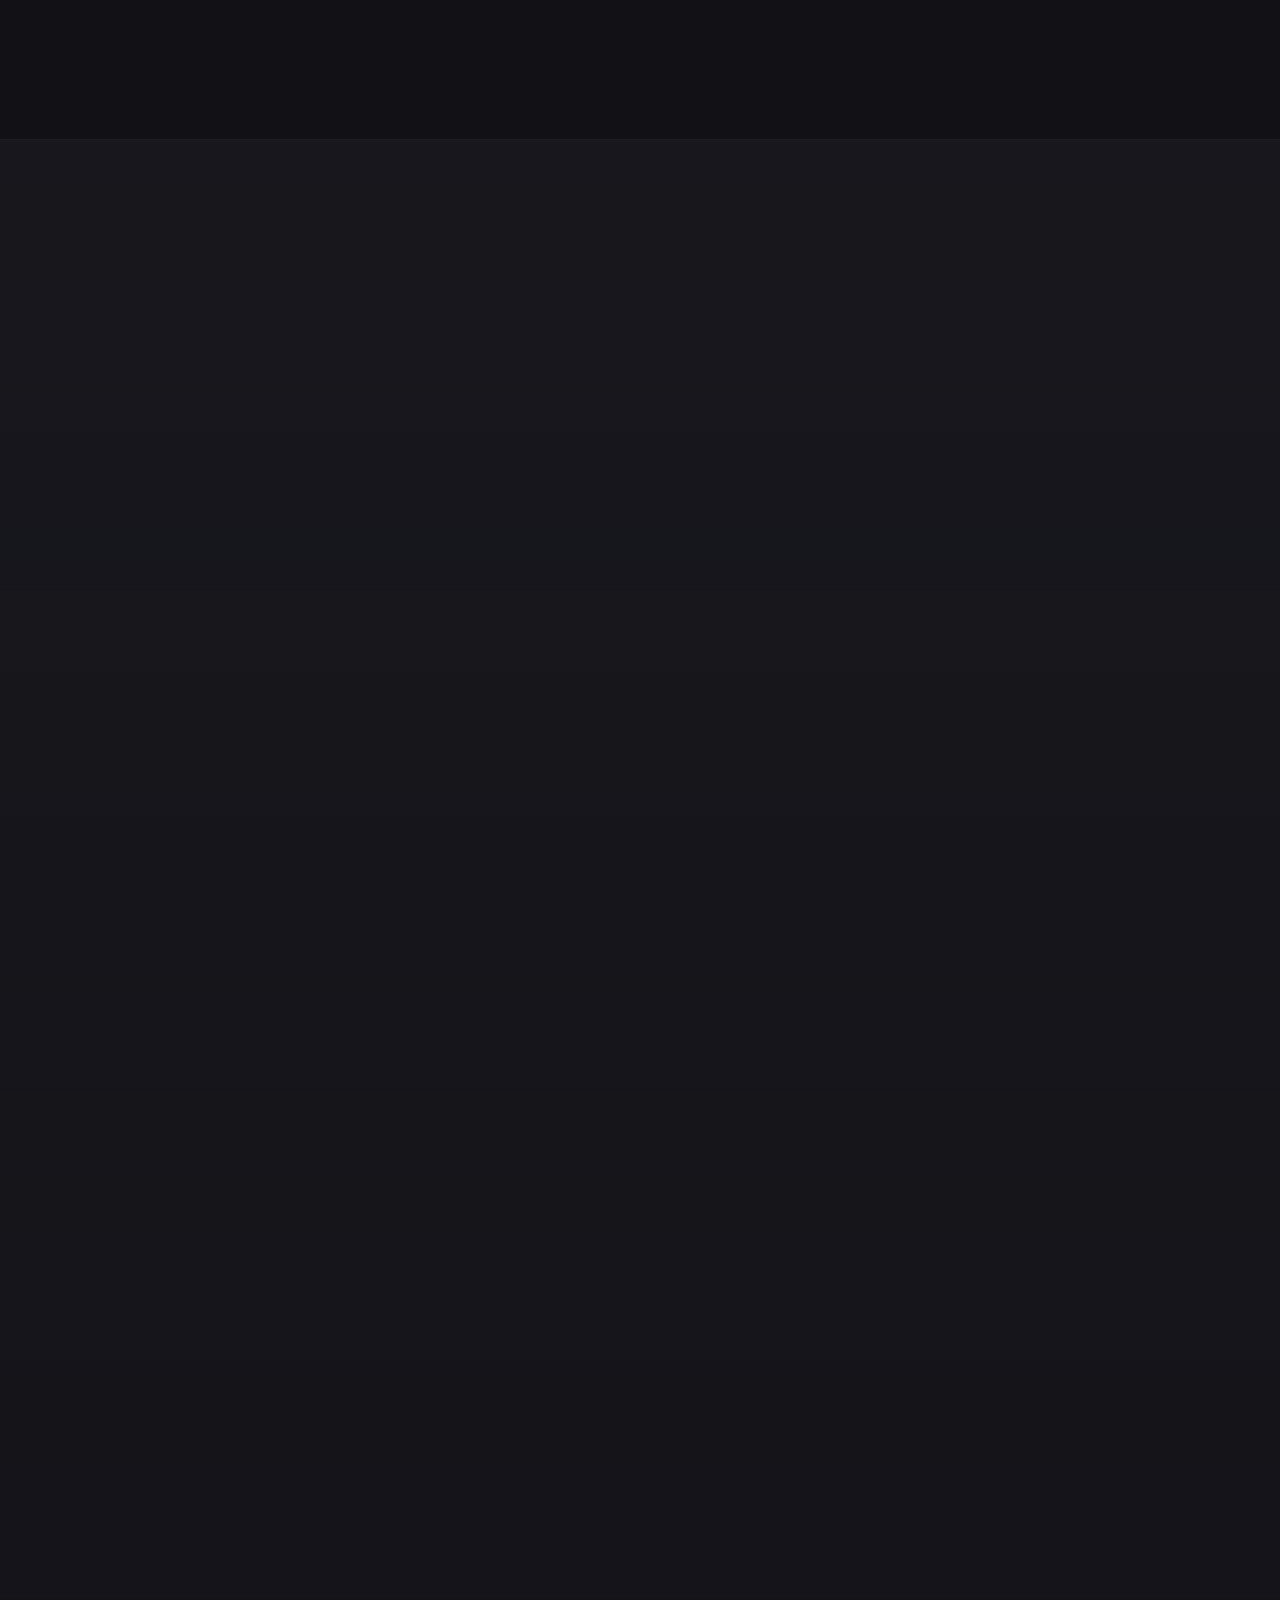
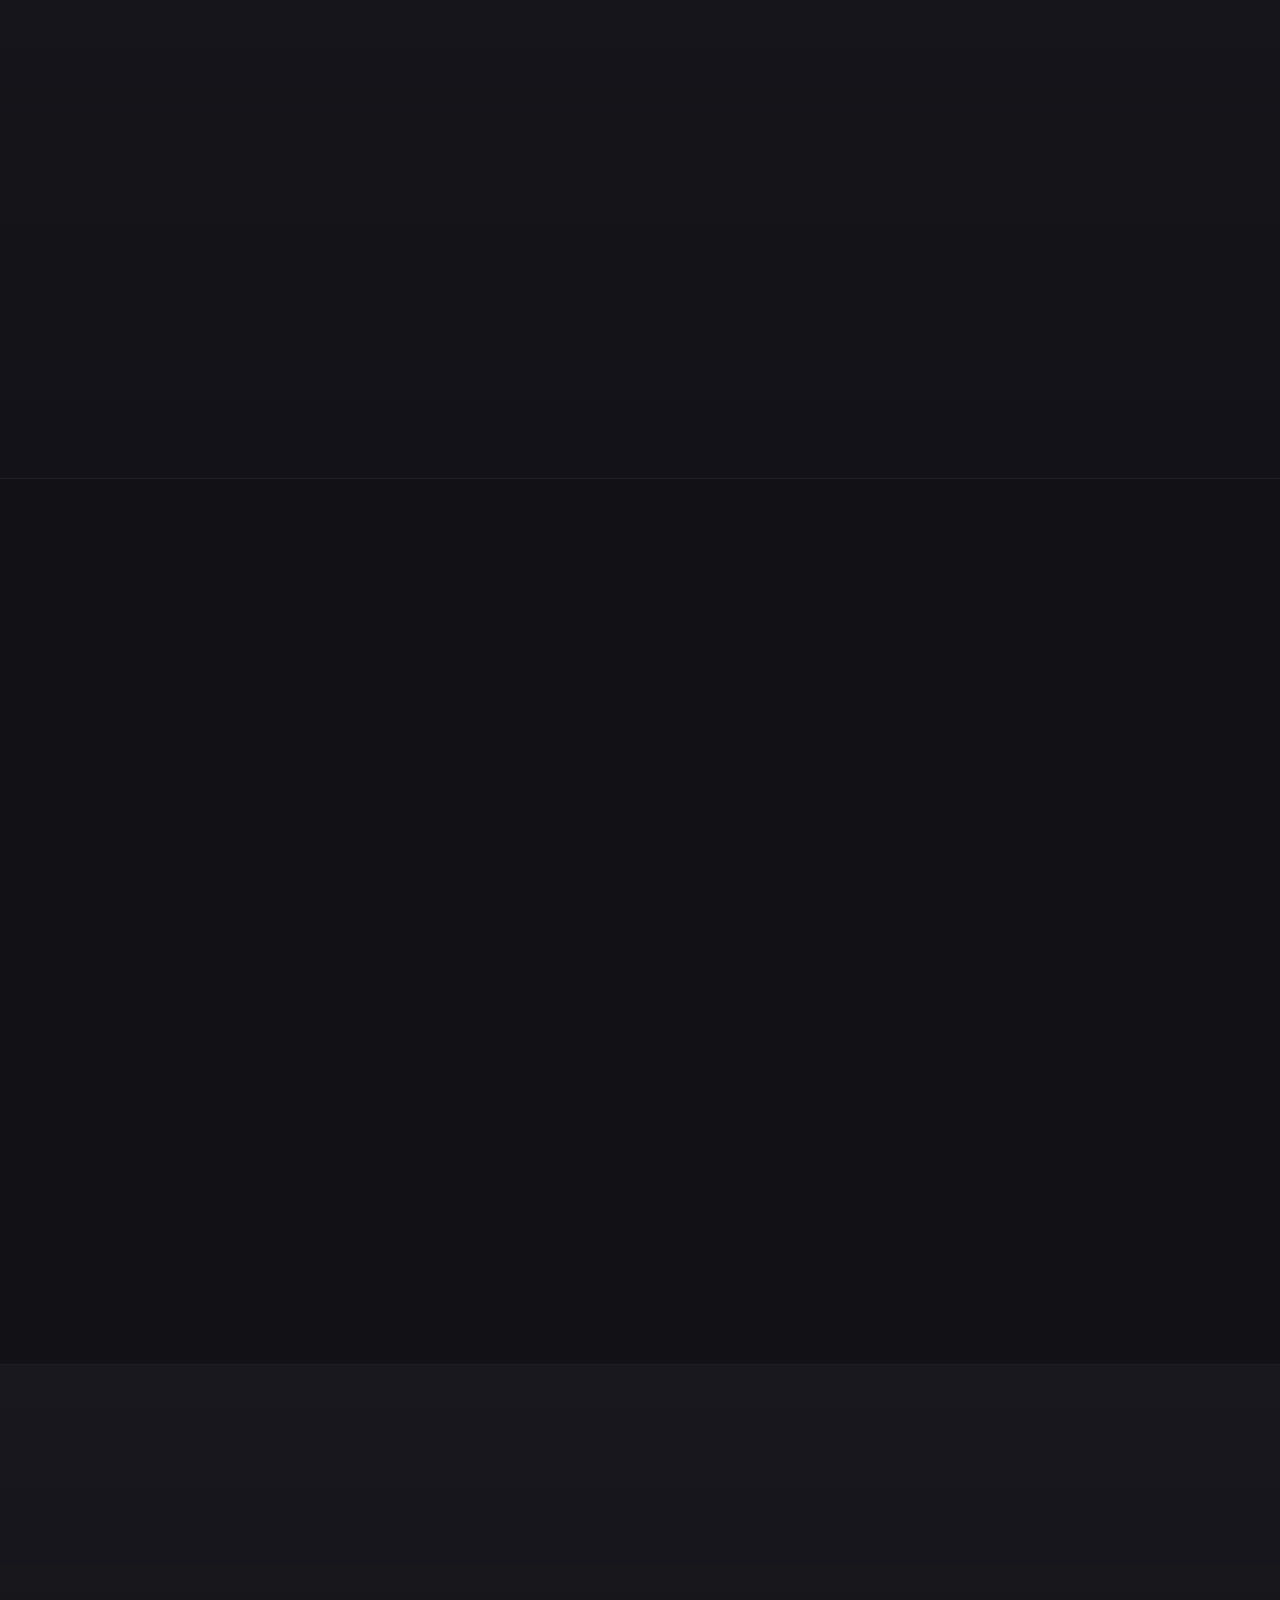
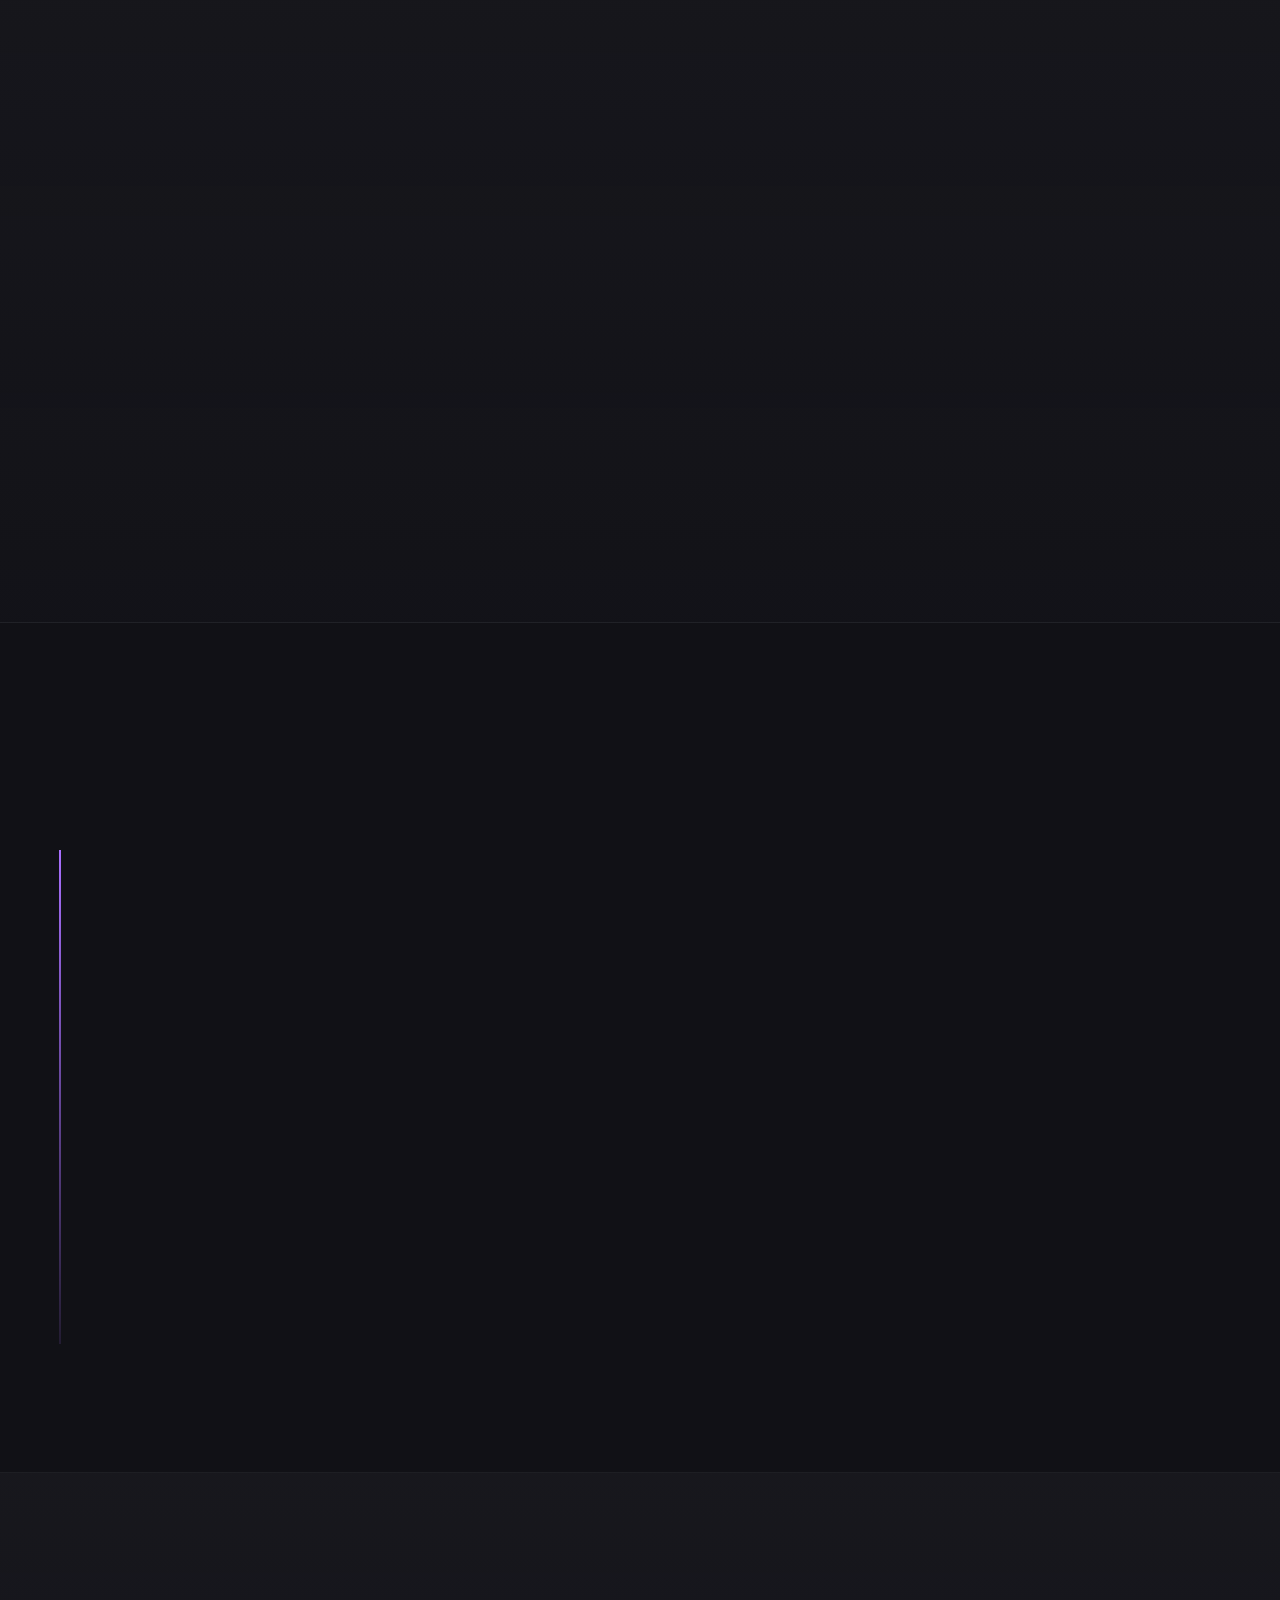
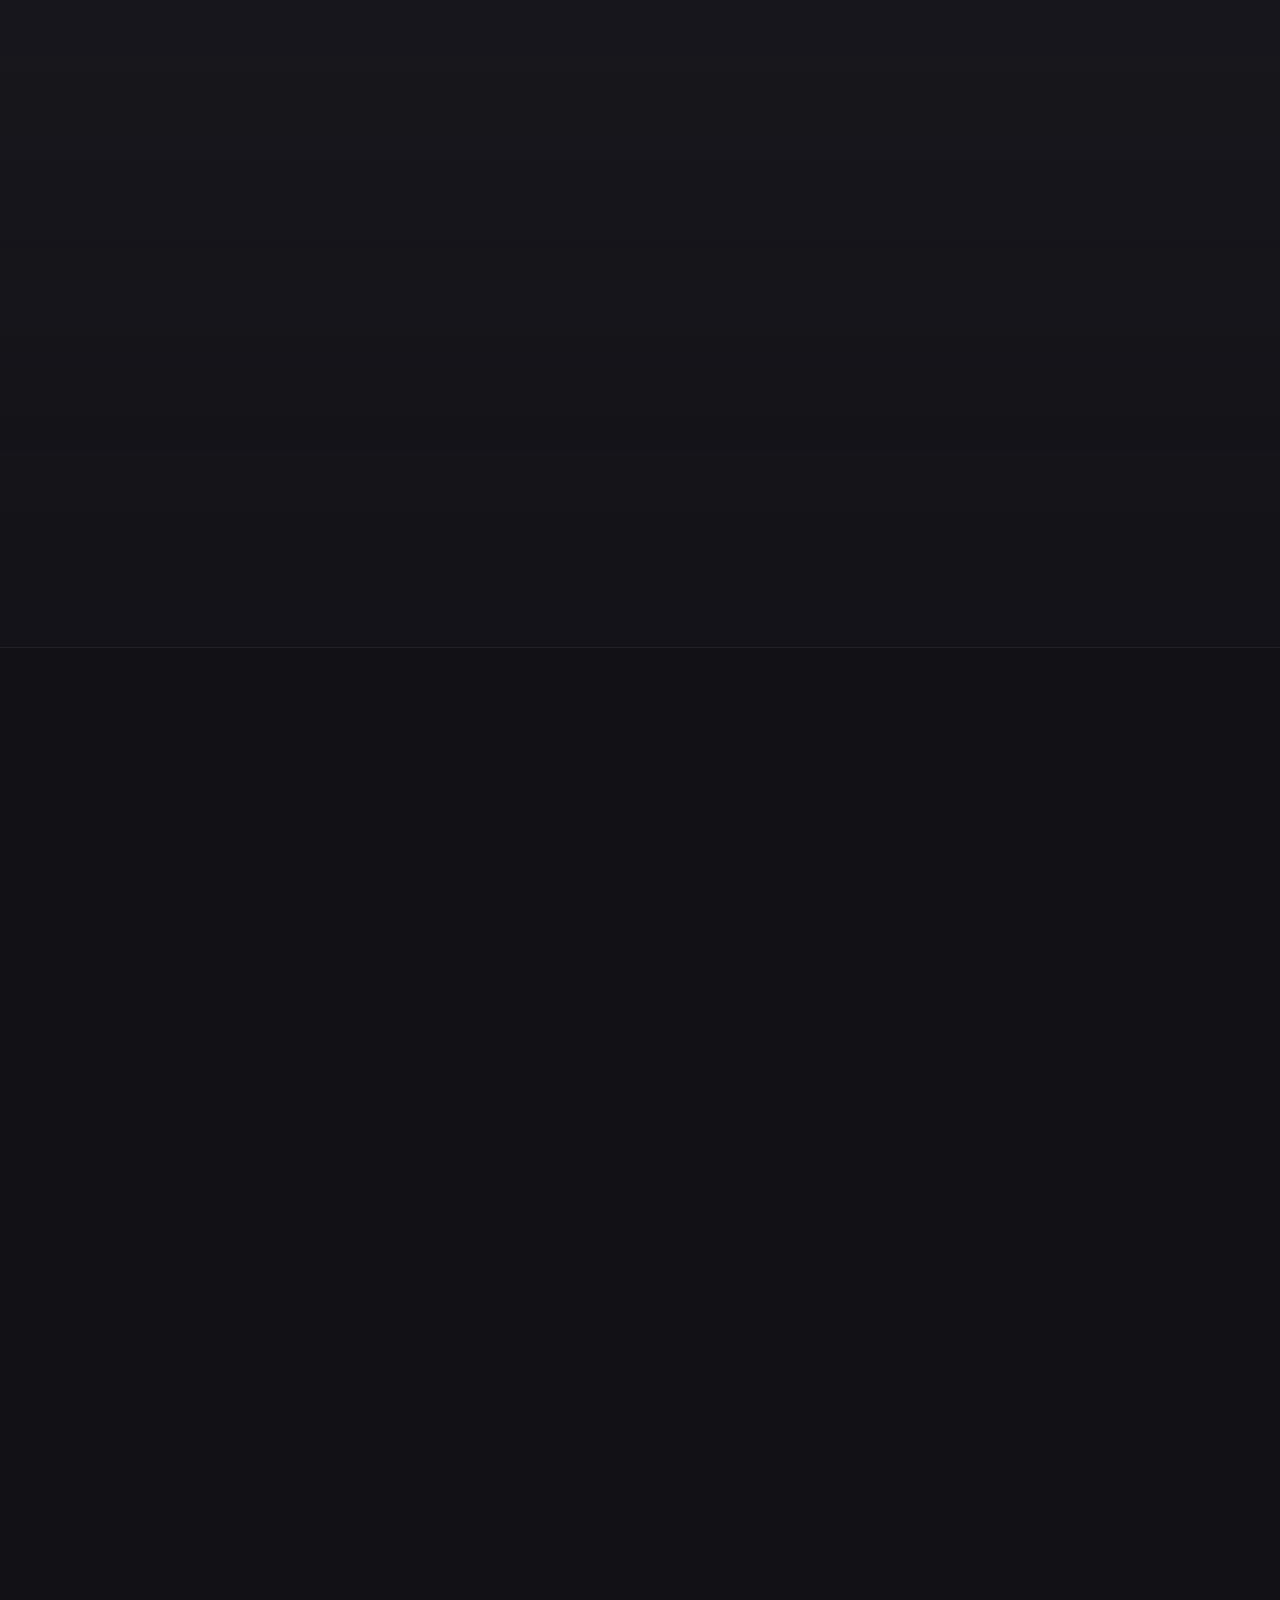
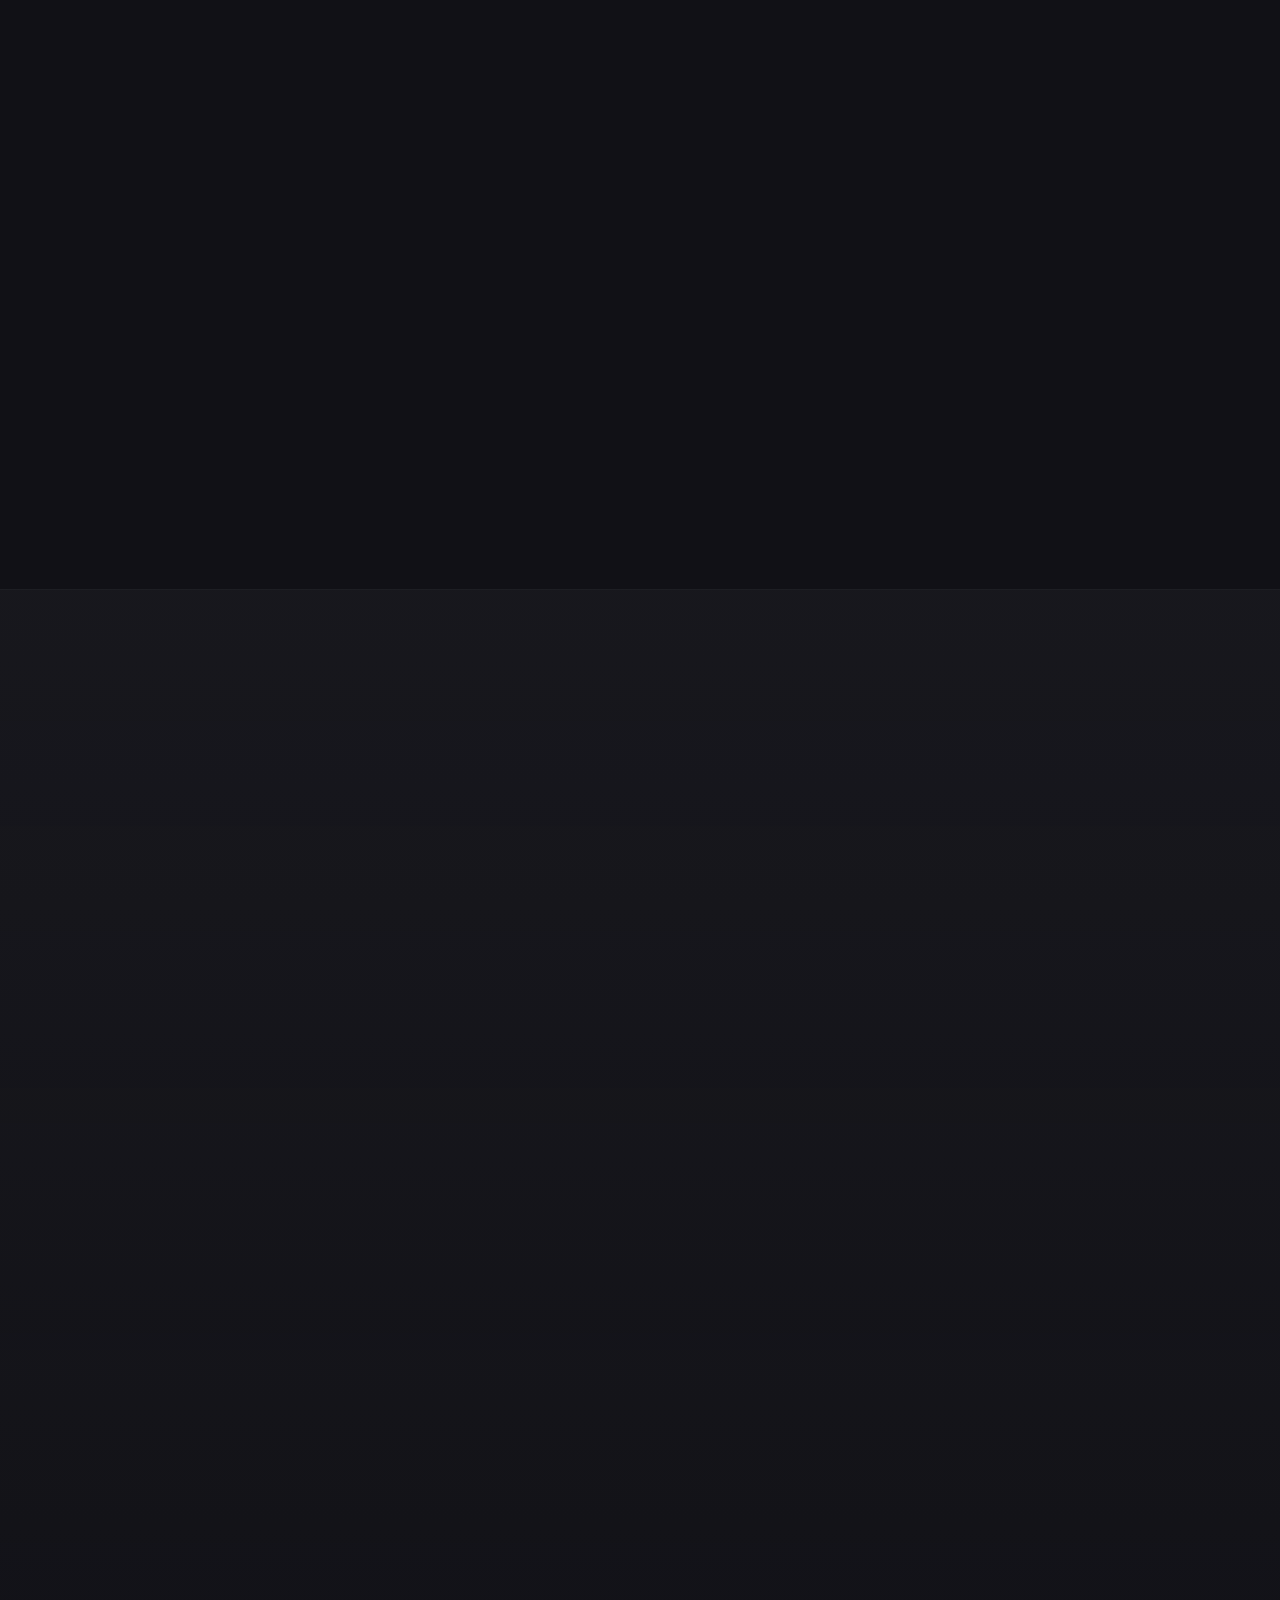
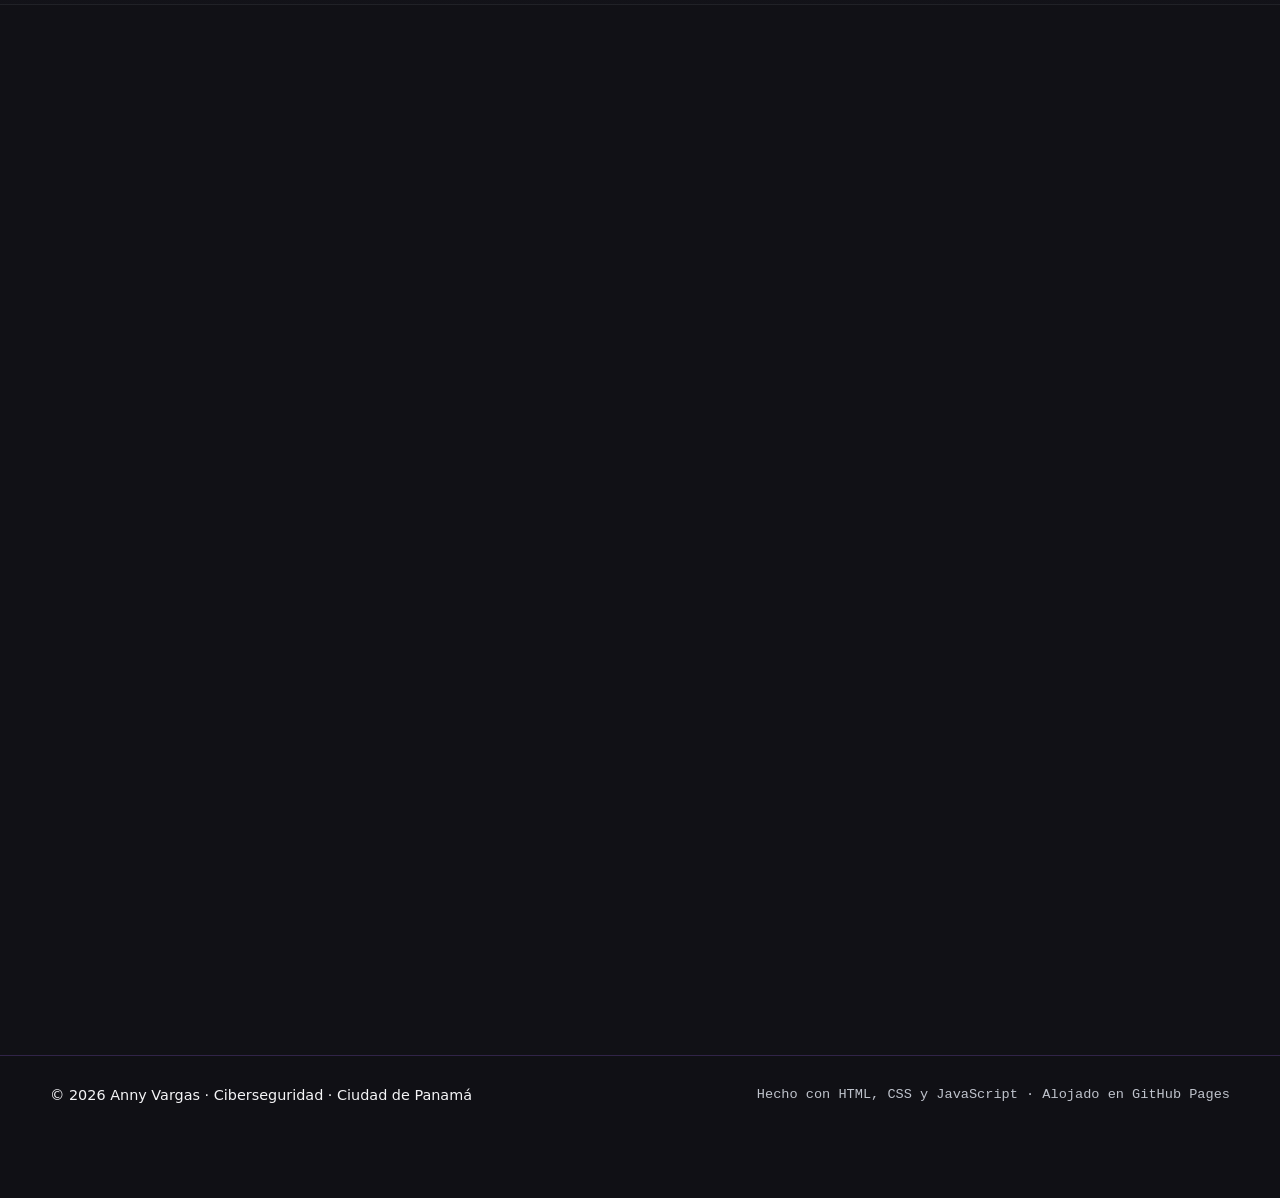
==== commit 5b0b8ad5: "Update index.html" ====
--- a/index.html
+++ b/index.html
@@ -3,7 +3,7 @@
 <head>
   <meta charset="utf-8">
   <meta name="viewport" content="width=device-width, initial-scale=1">
-  <title>Anny Vargas | Portafolio de Ciberseguridad · SOC · Gestión de vulnerabilidades</title>
+  <title>Anny Vargas | Estudiante de Ciberseguridad | Explorando SOC · Hacking Ético · Forense Digital</title>
   <meta name="description" content="Portafolio de Anny Vargas, estudiante de Ciberseguridad en la UTP (Panamá). Proyectos de análisis de vulnerabilidades, malware, redes y Wazuh SIEM/XDR. Orientada a SOC, Blue Team y gestión de vulnerabilidades.">
   <meta name="author" content="Anny Vargas">
   <meta name="theme-color" content="#111116">
@@ -104,7 +104,7 @@
           <h1 id="hero-title">Hola, soy <span class="gradient-text">Anny Vargas</span></h1>
           <p class="hero-role">Estudiante de Ciberseguridad <span class="sep">|</span> Future SOC Analyst <span class="sep">|</span> Vulnerability Management</p>
           <p class="hero-quote">“Estudiante de ciberseguridad que aprende haciendo: analizo vulnerabilidades, estudio malware y diseño redes seguras”.</p>
-          <p class="hero-desc">Estudiante de segundo año en la Universidad Tecnológica de Panamá. Documento con rigor, aprendo rápido y trabajo con orden, con la meta de aportar a la defensa de las organizaciones como analista SOC.</p>
+          <p class="hero-desc">"Estudiante de segundo año en la Universidad Tecnológica de Panamá. Documento con rigor, aprendo rápido y trabajo con orden. Me estoy formando en Linux, redes, nube y datos, y estoy explorando el hacking ético, la seguridad forense, el SOC y la auditoría para definir mi especialización."</p>
           <div class="hero-cta">
             <a class="btn btn-primary" href="#proyectos">Conoce mis proyectos</a>
             <a class="btn btn-ghost" href="#contacto">Contáctame</a>
--- a/assets/css/styles.css
+++ b/assets/css/styles.css
@@ -324,3 +324,34 @@
 }
 
 .nf{min-height:100vh;display:grid;place-content:center;text-align:center;gap:14px}
+
+/* Insignias con imagen: se muestran tal como las diseñó Credly, en grande */
+.badge-wrap { height: 170px; }
+.badge-wrap img.badge-pic { height: 150px; width: auto; max-width: 100%; max-height: none; object-fit: contain; filter: drop-shadow(0 12px 22px rgba(108, 60, 207, .55)); }
+
+/* Emblema generado para certificaciones sin imagen de insignia */
+.badge-wrap { background: radial-gradient(circle at 50% 50%, rgba(169, 112, 255, .16), transparent 62%); }
+.hex.hex-lg { width: 140px; height: 156px; }
+.hex-lg .hex-in { position: relative; z-index: 1; display: grid; justify-items: center; gap: 8px; }
+.hex-lg .hex-in .icon { width: 36px; height: 36px; }
+.hex-label { font-family: var(--mono); font-size: .68rem; font-weight: 700; letter-spacing: .08em; color: var(--text); text-align: center; max-width: 86px; line-height: 1.25; }
+
+/* Colores de los símbolos de cada certificación */
+.hex-lg .hex-in .icon { width: 40px; height: 40px; stroke-width: 1.5; }
+.tone-sheet .icon { color: #3ddc97; }
+.tone-chart .icon { color: #ffc857; }
+.tone-terminal .icon { color: var(--silver); }
+.tone-cloud .icon { color: var(--blue); }
+.tone-laptop .icon { color: var(--blue); }
+.tone-lock .icon, .tone-shield .icon, .tone-award .icon { color: var(--neon); }
+.tone-ai .icon { color: #e58bff; }
+.hex-lg .hex-in.tone-ai .icon { width: 52px; height: 52px; stroke-width: 1.3; }
+
+/* Reconocimientos: certificado completo, sin recortar */
+.cert-link { display: block; border-radius: 10px; overflow: hidden; }
+.card-photo.cert-photo { aspect-ratio: 1.41 / 1; object-fit: contain; background: #fff; transition: transform .4s; }
+.cert-link:hover .cert-photo { transform: scale(1.03); }
+.tone-hacker .icon { color: var(--red); }
+.tone-devpc .icon { color: #3ddc97; }
+.card-icon .icon { width: 1.4em; height: 1.4em; }
+.hex-lg .hex-in.tone-hacker .icon { width: 50px; height: 50px; stroke-width: 1.4; }
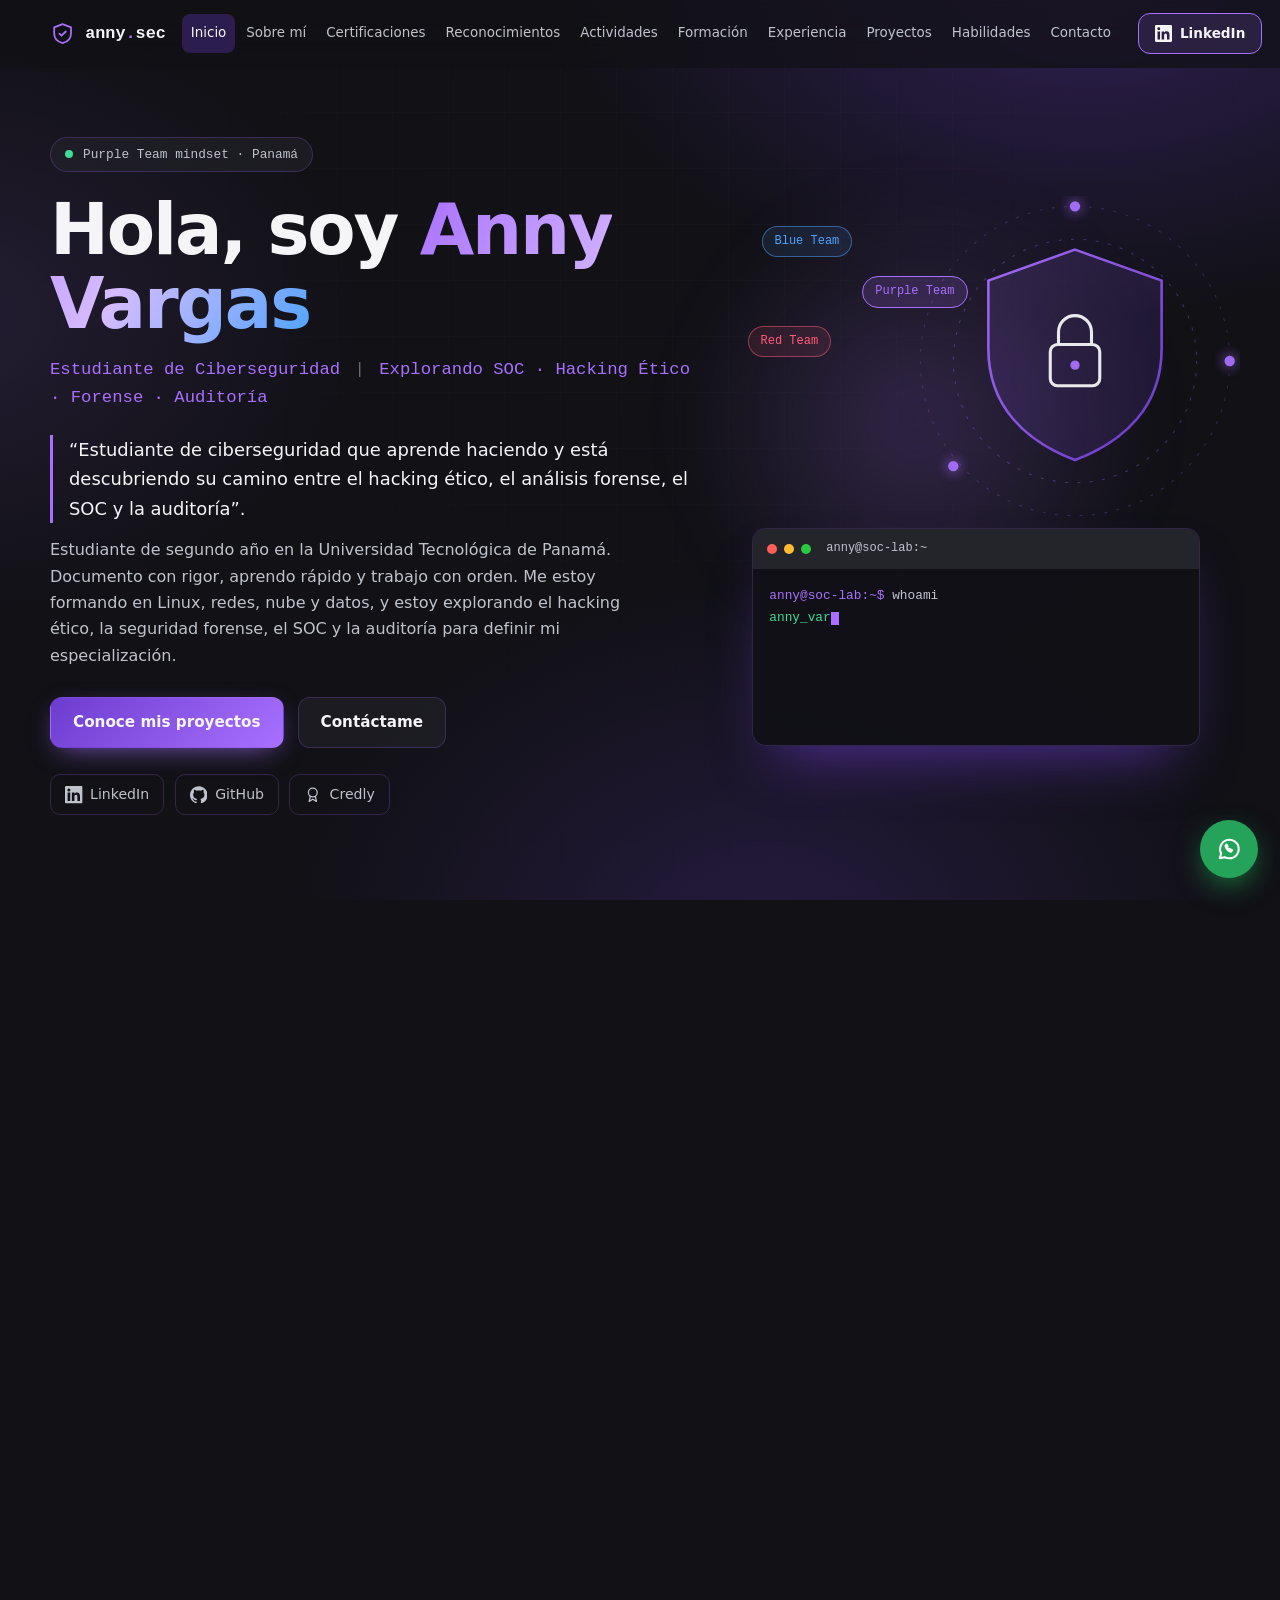
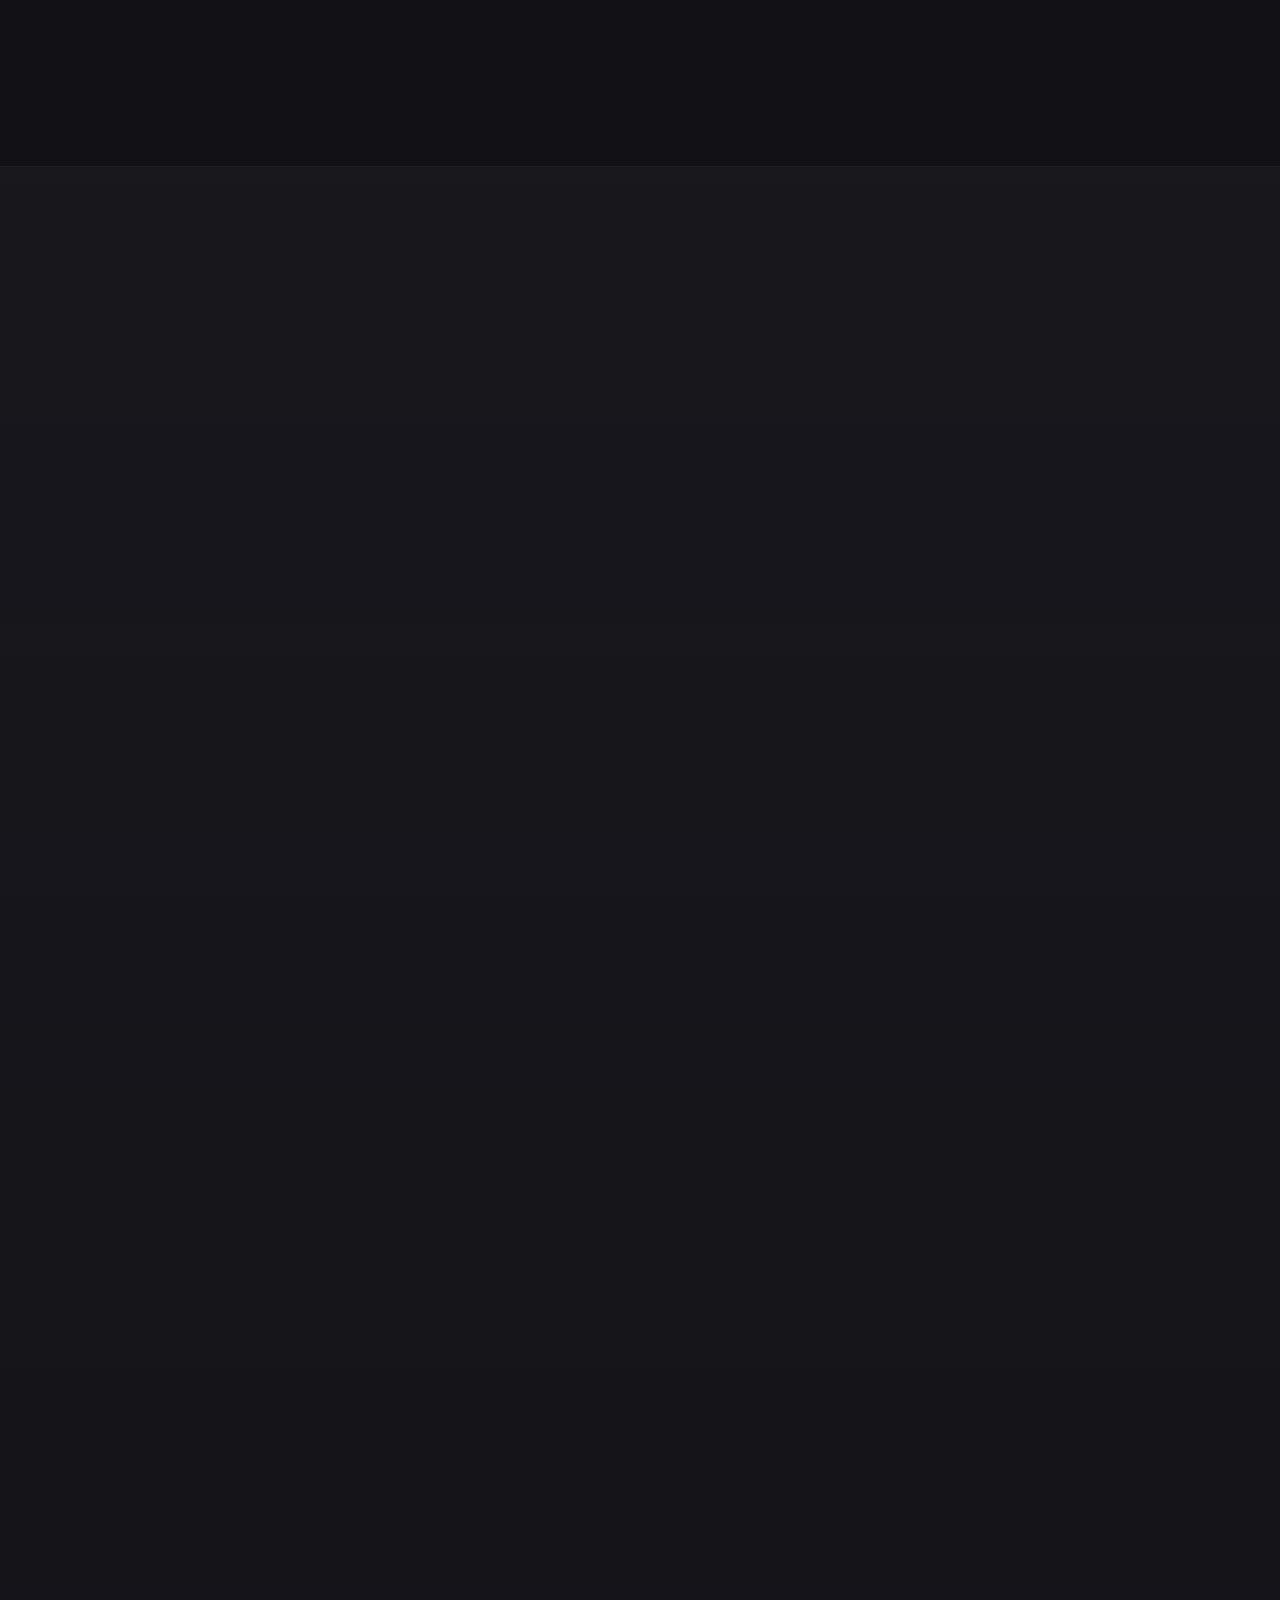
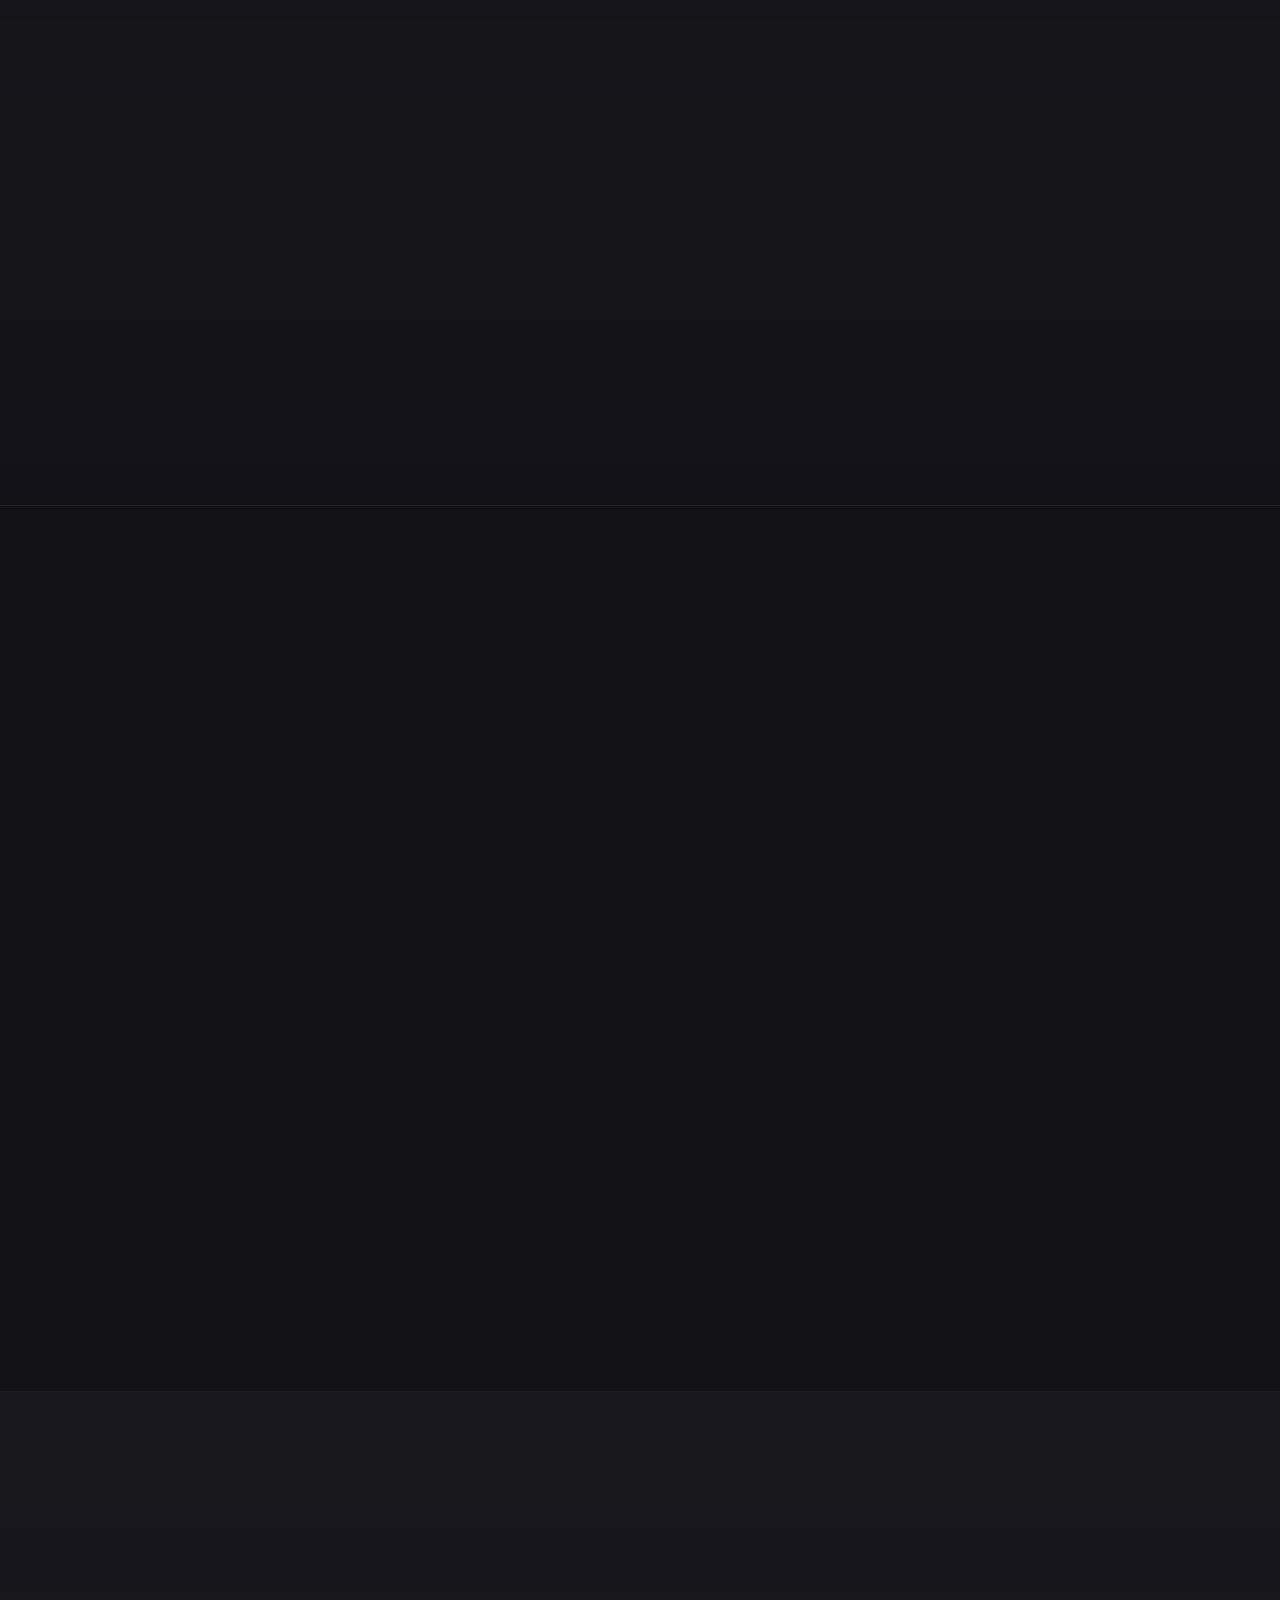
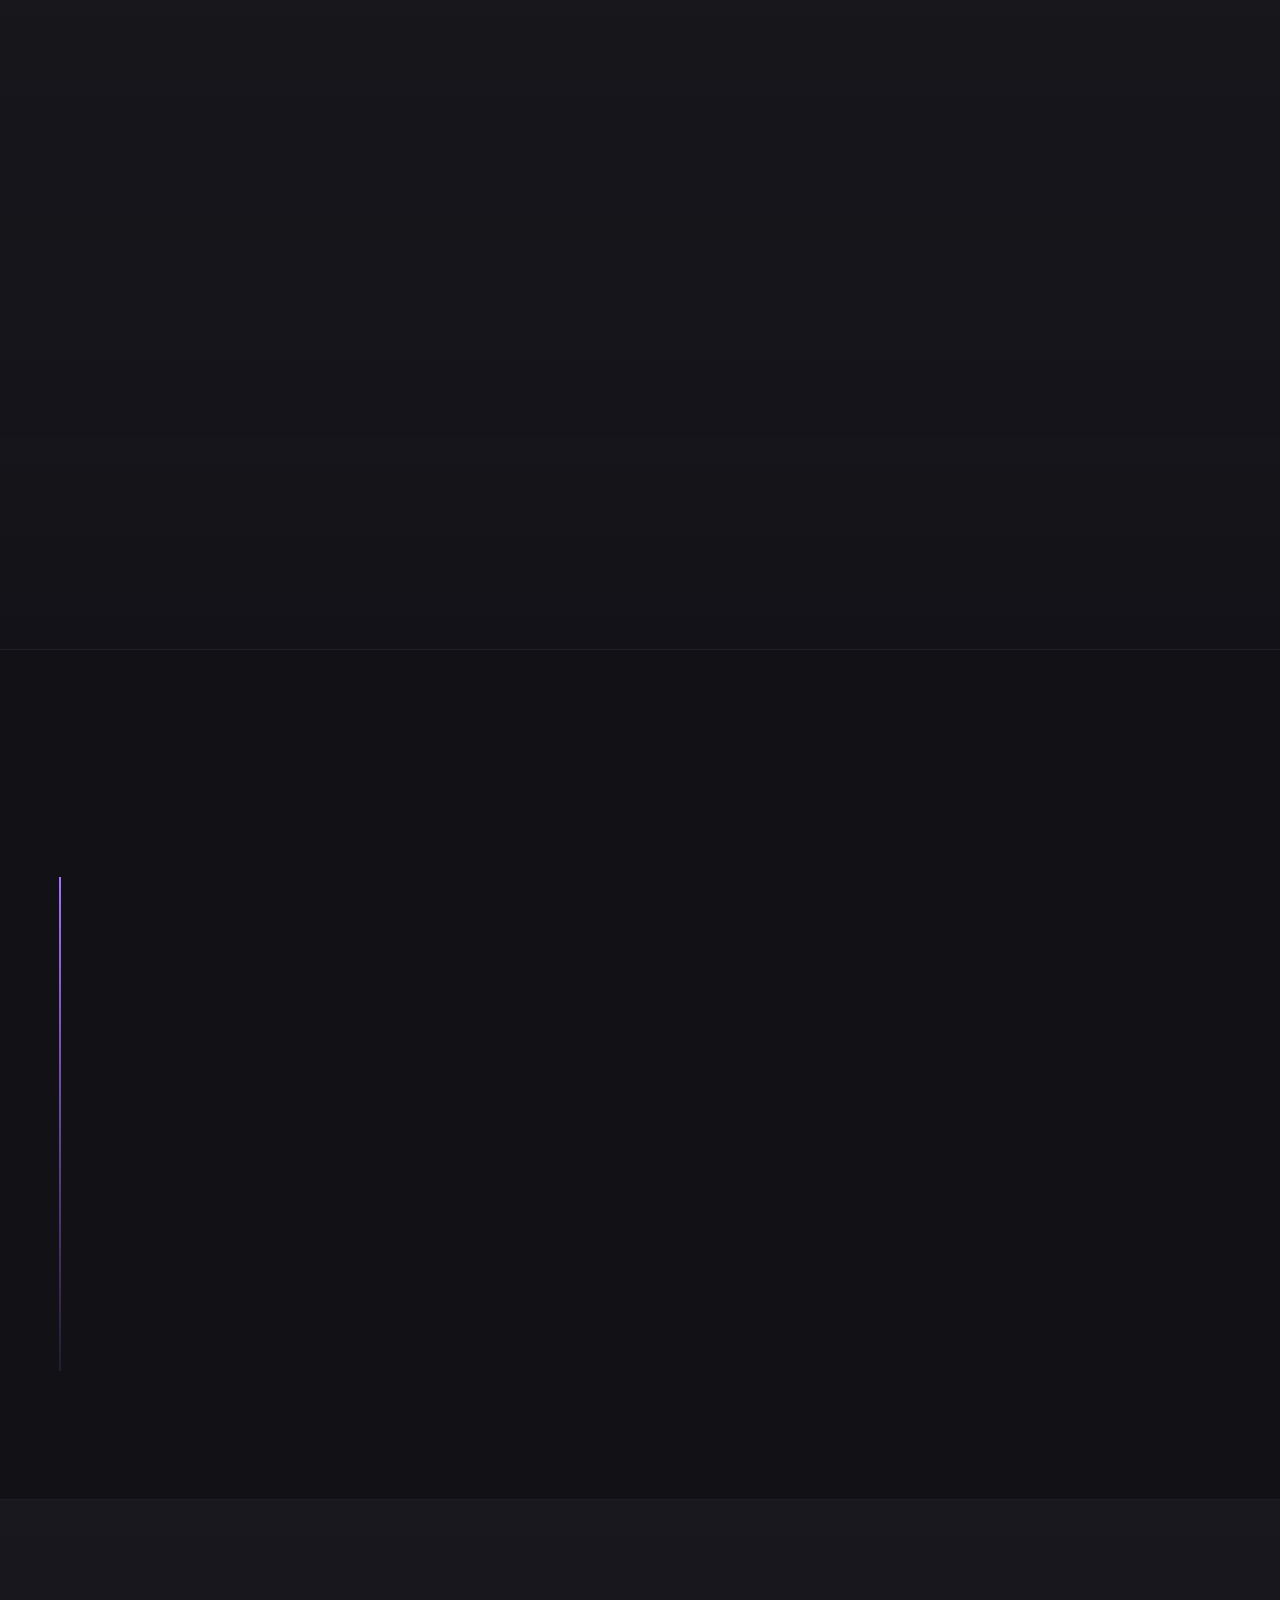
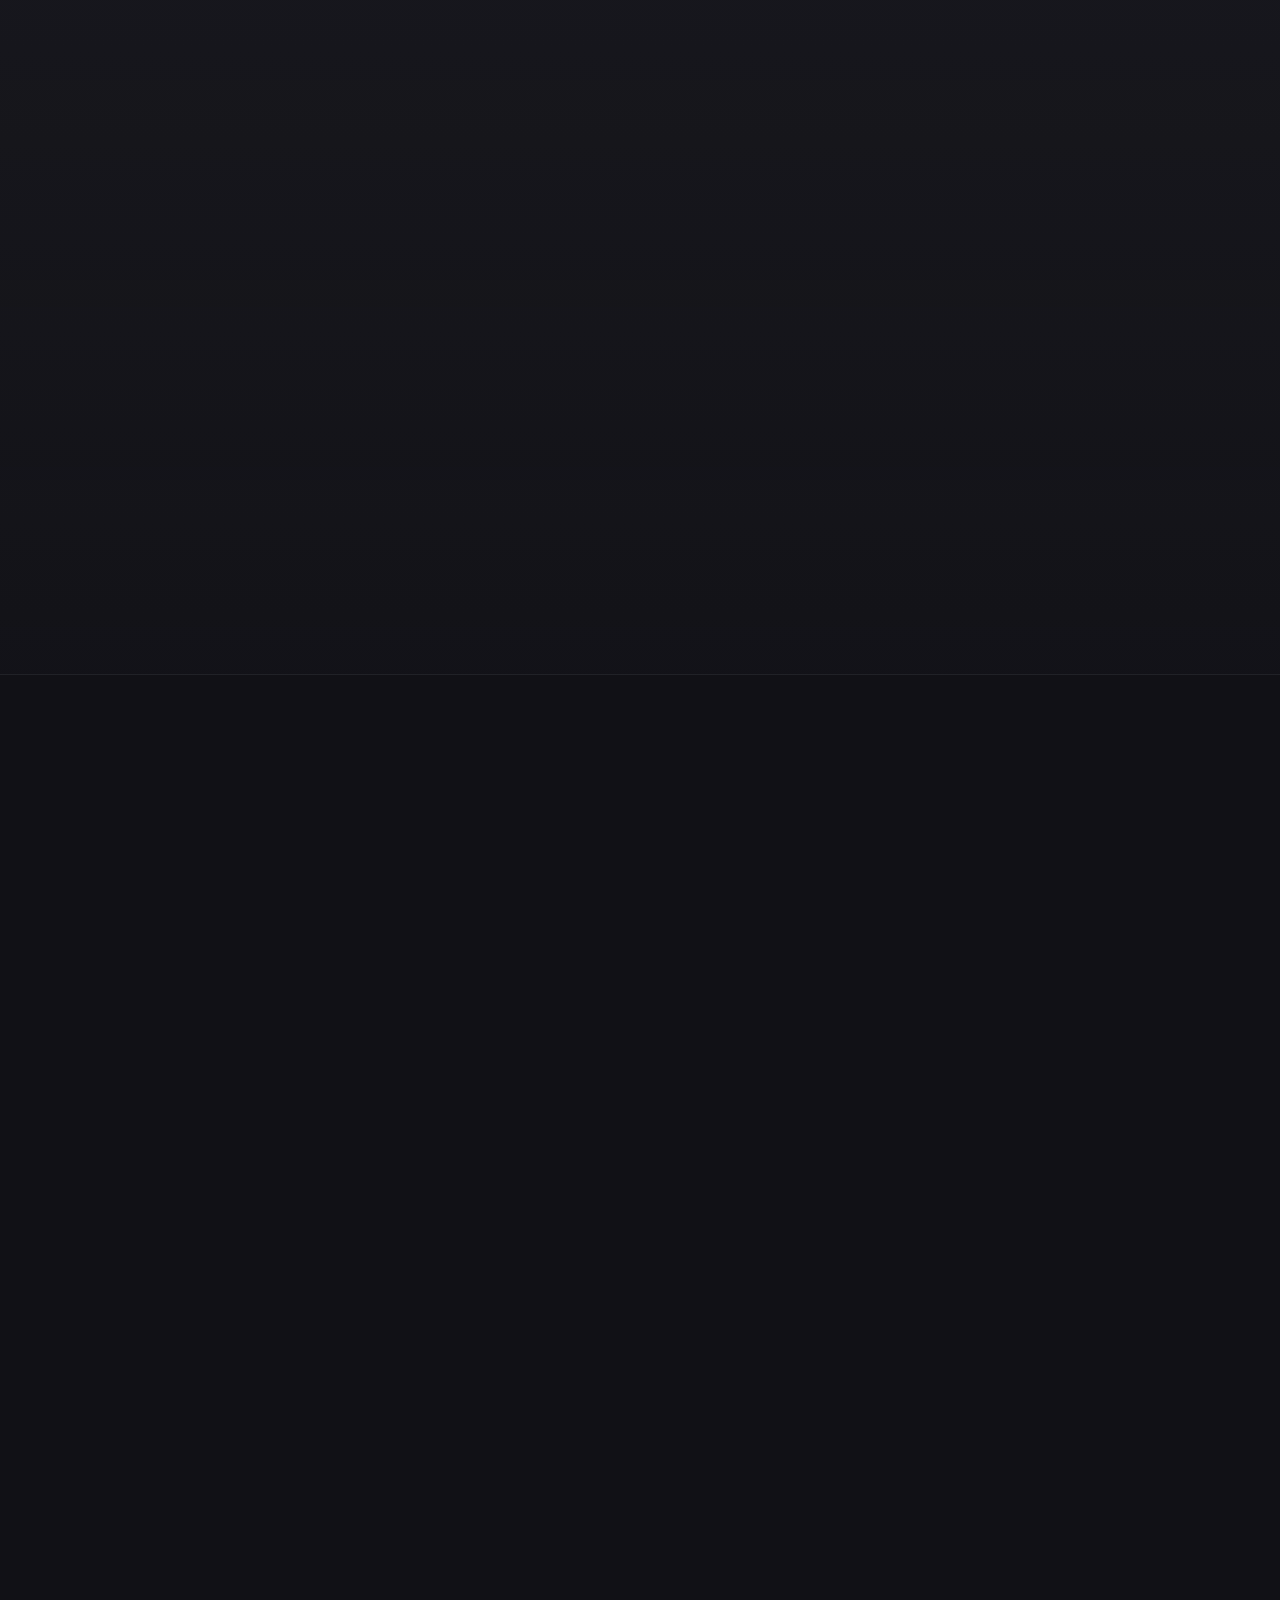
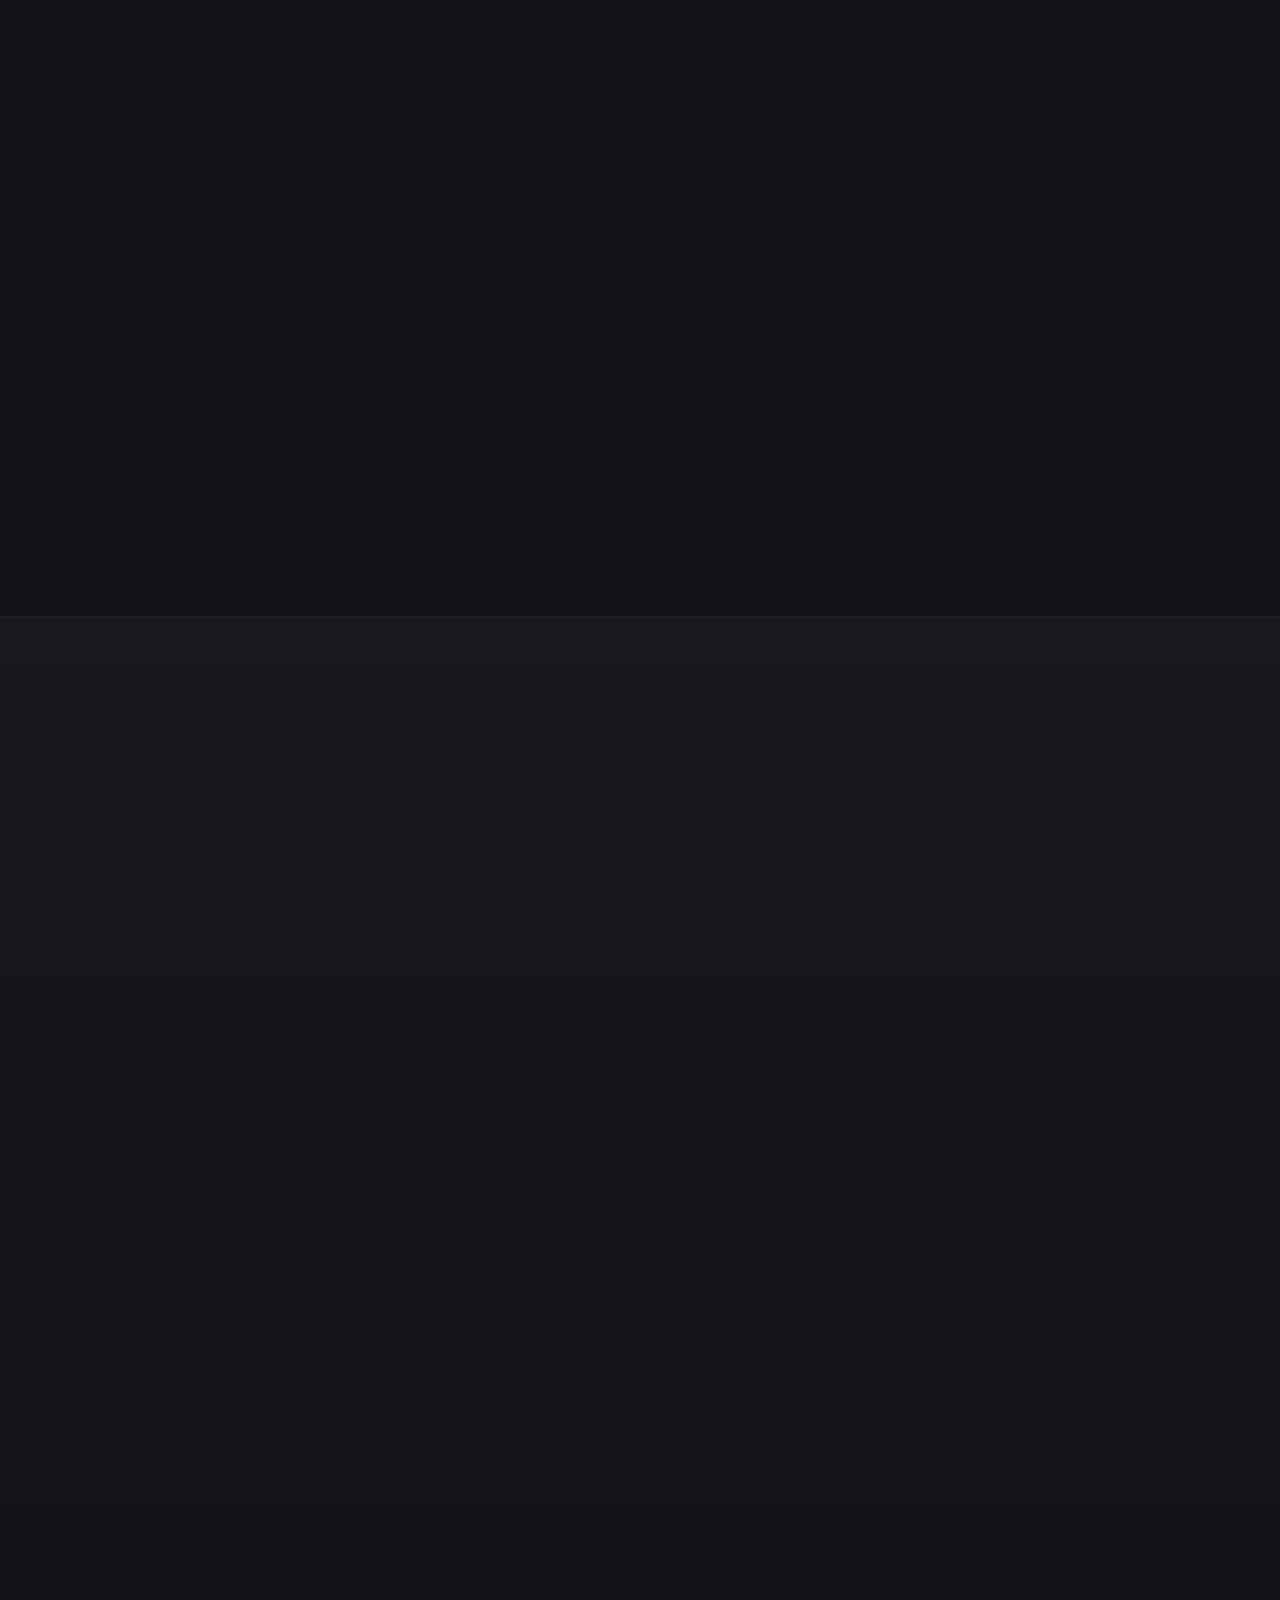
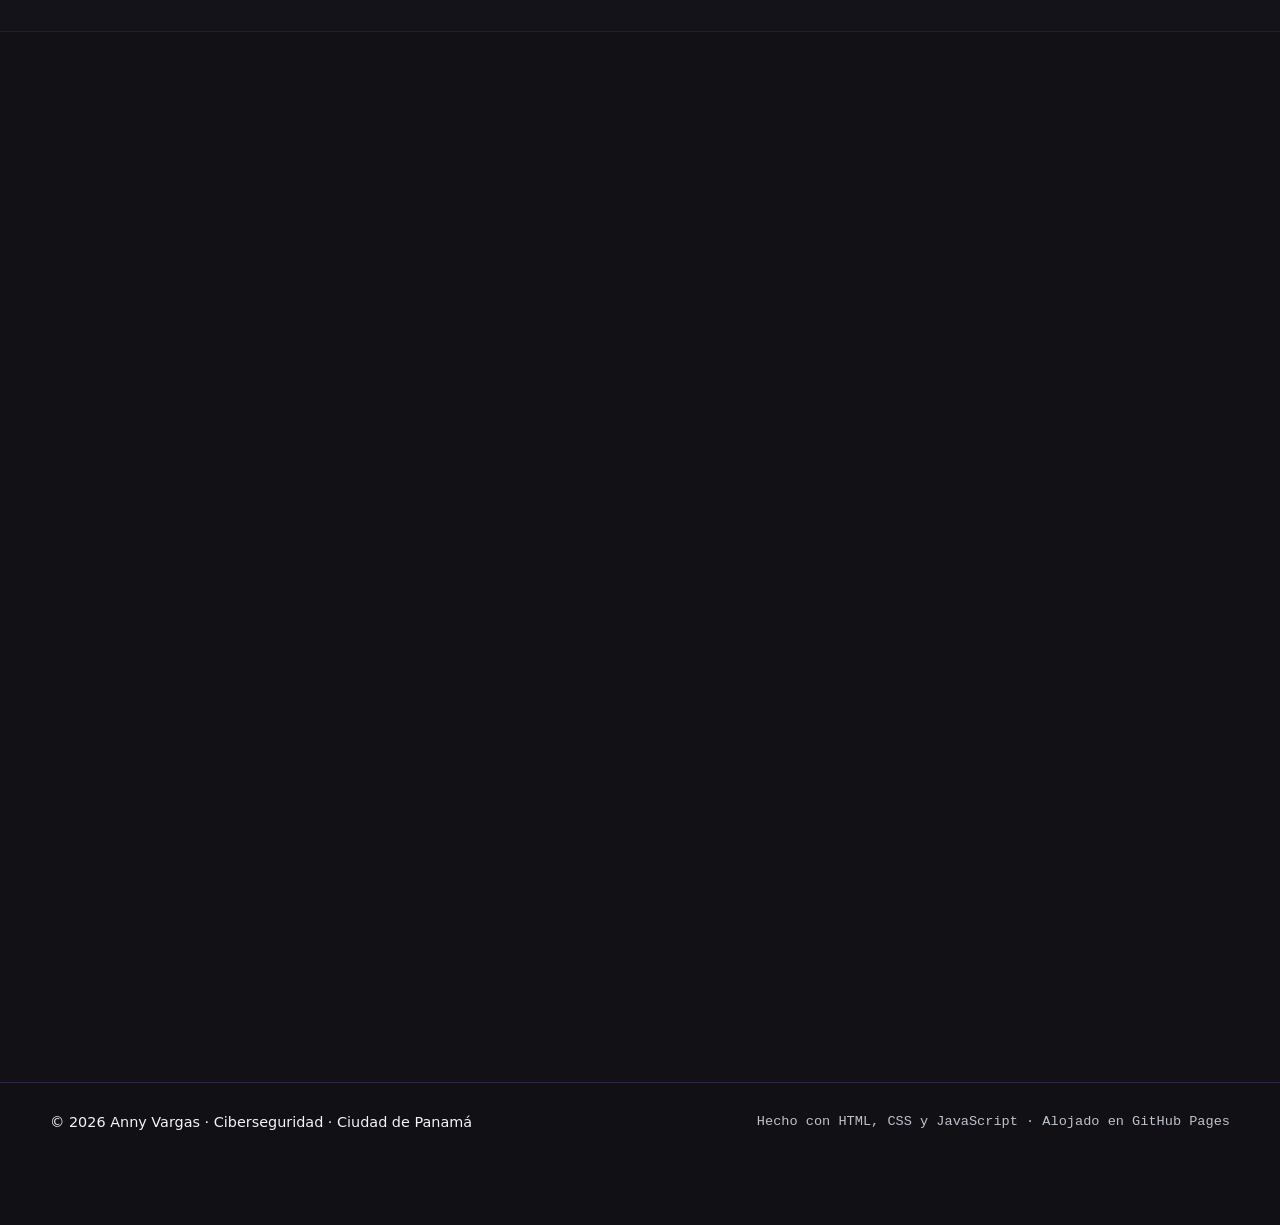
==== commit aa00d9ad: "Update index.html" ====
--- a/index.html
+++ b/index.html
@@ -4,7 +4,7 @@
   <meta charset="utf-8">
   <meta name="viewport" content="width=device-width, initial-scale=1">
   <title>Anny Vargas | Estudiante de Ciberseguridad | Explorando SOC · Hacking Ético · Forense Digital</title>
-  <meta name="description" content="Portafolio de Anny Vargas, estudiante de Ciberseguridad en la UTP (Panamá). Proyectos de análisis de vulnerabilidades, malware, redes y Wazuh SIEM/XDR. Orientada a SOC, Blue Team y gestión de vulnerabilidades.">
+  <meta name="description" content="Portafolio de Anny Vargas, estudiante de Ciberseguridad en la UTP (Panamá). Proyectos de análisis de vulnerabilidades, malware, redes y Wazuh SIEM/XDR. Explorando SOC, hacking ético, forense digital y auditoría.">
   <meta name="author" content="Anny Vargas">
   <meta name="theme-color" content="#111116">
   <meta name="color-scheme" content="dark">
@@ -15,7 +15,7 @@
   <!-- Open Graph / Twitter -->
   <meta property="og:type" content="website">
   <meta property="og:title" content="Anny Vargas | Portafolio de Ciberseguridad">
-  <meta property="og:description" content="Estudiante de ciberseguridad que aprende haciendo: analizo vulnerabilidades, estudio malware y diseño redes seguras.">
+  <meta property="og:description" content="Estudiante de ciberseguridad que aprende haciendo y explora el hacking ético, el análisis forense, el SOC y la auditoría.">
   <meta property="og:url" content="https://anny-vargas.github.io/">
   <meta property="og:locale" content="es_PA">
   <meta name="twitter:card" content="summary">
@@ -25,14 +25,14 @@
   <link rel="preconnect" href="https://fonts.googleapis.com">
   <link rel="preconnect" href="https://fonts.gstatic.com" crossorigin>
   <link rel="stylesheet" href="https://fonts.googleapis.com/css2?family=Inter:wght@400;500;600;700;800&family=JetBrains+Mono:wght@400;500;700&display=swap">
-  <link rel="stylesheet" href="assets/css/styles.css">
+  <link rel="stylesheet" href="assets/css/styles.css?v=20">
 
   <script type="application/ld+json">
   {"@context":"https://schema.org","@type":"Person","name":"Anny Vargas","jobTitle":"Estudiante de Ciberseguridad","alumniOf":"Universidad Tecnológica de Panamá","address":{"@type":"PostalAddress","addressLocality":"Ciudad de Panamá","addressCountry":"PA"},"url":"https://anny-vargas.github.io/","sameAs":["https://www.linkedin.com/in/annyvargas-desiree/","https://github.com/Anny-Vargas","https://www.credly.com/users/anny-vargas.302dcb76"]}
   </script>
 </head>
 <body>
-  <a class="skip-link" href="#main">Saltar al contenido</a>
+  <a class="skip-link" href="#main" data-i18n="skip">Saltar al contenido</a>
 
   <!-- ===== Sprite de iconos (SVG inline) ===== -->
   <svg class="sprite" xmlns="http://www.w3.org/2000/svg" width="0" height="0" aria-hidden="true" focusable="false">
@@ -75,20 +75,21 @@
       </button>
       <nav id="nav" class="nav" aria-label="Principal">
         <ul>
-          <li><a href="#inicio">Inicio</a></li>
-          <li><a href="#sobre-mi">Sobre mí</a></li>
-          <li><a href="#certificaciones">Certificaciones</a></li>
-          <li><a href="#reconocimientos">Reconocimientos</a></li>
-          <li><a href="#actividades">Actividades</a></li>
-          <li><a href="#formacion">Formación</a></li>
-          <li><a href="#experiencia">Experiencia</a></li>
-          <li><a href="#proyectos">Proyectos</a></li>
-          <li><a href="#habilidades">Habilidades</a></li>
-          <li><a href="#contacto">Contacto</a></li>
+          <li><a href="#inicio" data-i18n="nav.home">Inicio</a></li>
+          <li><a href="#sobre-mi" data-i18n="nav.about">Sobre mí</a></li>
+          <li><a href="#certificaciones" data-i18n="nav.certs">Certificaciones</a></li>
+          <li><a href="#reconocimientos" data-i18n="nav.recs">Reconocimientos</a></li>
+          <li><a href="#actividades" data-i18n="nav.acts">Actividades</a></li>
+          <li><a href="#formacion" data-i18n="nav.edu">Formación</a></li>
+          <li><a href="#experiencia" data-i18n="nav.exp">Experiencia</a></li>
+          <li><a href="#proyectos" data-i18n="nav.proj">Proyectos</a></li>
+          <li><a href="#habilidades" data-i18n="nav.skills">Habilidades</a></li>
+          <li><a href="#contacto" data-i18n="nav.contact">Contacto</a></li>
         </ul>
         <a class="btn btn-linkedin" href="https://www.linkedin.com/in/annyvargas-desiree/" target="_blank" rel="noopener noreferrer">
           <svg class="icon" aria-hidden="true"><use href="#i-linkedin"/></svg> LinkedIn
         </a>
+        <button class="lang-toggle" id="lang-toggle" type="button" aria-label="Switch to English" title="Español / English"><span class="lang-opt" data-l="es">ES</span><span class="lang-opt" data-l="en">EN</span></button>
       </nav>
     </div>
   </header>
@@ -100,14 +101,14 @@
       <div class="hero-glow" aria-hidden="true"></div>
       <div class="container hero-grid">
         <div class="hero-copy">
-          <p class="eyebrow"><span class="pulse" aria-hidden="true"></span> Purple Team mindset · Panamá</p>
-          <h1 id="hero-title">Hola, soy <span class="gradient-text">Anny Vargas</span></h1>
-          <p class="hero-role">Estudiante de Ciberseguridad <span class="sep">|</span> Future SOC Analyst <span class="sep">|</span> Vulnerability Management</p>
-          <p class="hero-quote">“Estudiante de ciberseguridad que aprende haciendo: analizo vulnerabilidades, estudio malware y diseño redes seguras”.</p>
-          <p class="hero-desc">"Estudiante de segundo año en la Universidad Tecnológica de Panamá. Documento con rigor, aprendo rápido y trabajo con orden. Me estoy formando en Linux, redes, nube y datos, y estoy explorando el hacking ético, la seguridad forense, el SOC y la auditoría para definir mi especialización."</p>
+          <p class="eyebrow"><span class="pulse" aria-hidden="true"></span> <span data-i18n="hero.eyebrow">Purple Team mindset · Panamá</span></p>
+          <h1 id="hero-title"><span data-i18n="hero.hi">Hola, soy</span> <span class="gradient-text">Anny Vargas</span></h1>
+          <p class="hero-role"><span data-i18n="hero.role1">Estudiante de Ciberseguridad</span> <span class="sep">|</span> <span data-i18n="hero.role2">Explorando SOC · Hacking Ético · Forense · Auditoría</span></p>
+          <p class="hero-quote" data-i18n="hero.quote">“Estudiante de ciberseguridad que aprende haciendo y está descubriendo su camino entre el hacking ético, el análisis forense, el SOC y la auditoría”.</p>
+          <p class="hero-desc" data-i18n="hero.desc">Estudiante de segundo año en la Universidad Tecnológica de Panamá. Documento con rigor, aprendo rápido y trabajo con orden. Me estoy formando en Linux, redes, nube y datos, y estoy explorando el hacking ético, la seguridad forense, el SOC y la auditoría para definir mi especialización.</p>
           <div class="hero-cta">
-            <a class="btn btn-primary" href="#proyectos">Conoce mis proyectos</a>
-            <a class="btn btn-ghost" href="#contacto">Contáctame</a>
+            <a class="btn btn-primary" href="#proyectos" data-i18n="hero.cta1">Conoce mis proyectos</a>
+            <a class="btn btn-ghost" href="#contacto" data-i18n="hero.cta2">Contáctame</a>
           </div>
           <ul class="social-row" aria-label="Perfiles profesionales">
             <li><a class="social" href="https://www.linkedin.com/in/annyvargas-desiree/" target="_blank" rel="noopener noreferrer"><svg class="icon" aria-hidden="true"><use href="#i-linkedin"/></svg>LinkedIn</a></li>
@@ -146,31 +147,31 @@
     <section class="section" id="sobre-mi" aria-labelledby="t-about">
       <div class="container">
         <header class="section-head reveal">
-          <p class="kicker">01 · Sobre mí</p>
-          <h2 id="t-about">Aprender haciendo, defender con método</h2>
+          <p class="kicker" data-i18n="about.kicker">01 · Sobre mí</p>
+          <h2 id="t-about" data-i18n="about.title">Aprender haciendo, defender con método</h2>
         </header>
         <div class="about-grid">
           <div class="about-text reveal">
-            <p>Soy Anny Vargas, estudiante de segundo año de Ciberseguridad en la Universidad Tecnológica de Panamá. Me apasiona entender cómo se protegen las redes y los sistemas, y lo practico con proyectos reales: analizo vulnerabilidades con Nessus y OpenVAS, estudio el comportamiento de malware en ANY.RUN y diseño redes en Cisco Packet Tracer.</p>
-            <p>Cursé bachillerato en ciencias y me formé como Técnico en Sistemas Informáticos con Dell Technologies y Glasswing. También he adquirido experiencia en soporte técnico y evaluación de equipos informáticos.</p>
-            <p>Me caracterizo por documentar con rigor, aprender rápido y trabajar con orden. Mi meta es desarrollarme como analista SOC y en gestión de vulnerabilidades, aportando a la defensa de las organizaciones.</p>
+            <p data-i18n="about.p1">Soy Anny Vargas, estudiante de segundo año de Ciberseguridad en la Universidad Tecnológica de Panamá. Me apasiona entender cómo se protegen las redes y los sistemas, y lo practico con proyectos reales: analizo vulnerabilidades con Nessus y OpenVAS, estudio el comportamiento de malware en ANY.RUN y diseño redes en Cisco Packet Tracer.</p>
+            <p data-i18n="about.p2">Cursé bachillerato en ciencias y me formé como Técnico en Sistemas Informáticos con Dell Technologies y Glasswing. También he adquirido experiencia en soporte técnico y evaluación de equipos informáticos.</p>
+            <p data-i18n="about.p3">Me caracterizo por documentar con rigor, aprender rápido y trabajar con orden. Estoy explorando áreas como el hacking ético, la seguridad forense, el SOC y la auditoría para definir mi especialización, con la meta de aportar a la defensa de las organizaciones.</p>
             <dl class="facts">
-              <div><dt>Ubicación</dt><dd>Ciudad de Panamá, Panamá</dd></div>
-              <div><dt>Universidad</dt><dd>Universidad Tecnológica de Panamá (UTP)</dd></div>
-              <div><dt>Objetivo</dt><dd>Analista SOC · Gestión de vulnerabilidades</dd></div>
+              <div><dt data-i18n="about.f1">Ubicación</dt><dd data-i18n="about.f1v">Ciudad de Panamá, Panamá</dd></div>
+              <div><dt data-i18n="about.f2">Universidad</dt><dd data-i18n="about.f2v">Universidad Tecnológica de Panamá (UTP)</dd></div>
+              <div><dt data-i18n="about.f3">Objetivo</dt><dd data-i18n="about.f3v">Explorar SOC, hacking ético, forense y auditoría</dd></div>
             </dl>
           </div>
           <div class="reveal">
-            <h3 class="mini-title">Áreas de interés</h3>
+            <h3 class="mini-title" data-i18n="about.interests">Áreas de interés</h3>
             <ul class="interest-grid">
-              <li><svg class="icon" aria-hidden="true"><use href="#i-terminal"/></svg>Security Operations Center (SOC)</li>
-              <li><svg class="icon" aria-hidden="true"><use href="#i-shield"/></svg>Blue Team</li>
-              <li><svg class="icon" aria-hidden="true"><use href="#i-bug"/></svg>Purple Team</li>
-              <li><svg class="icon" aria-hidden="true"><use href="#i-search"/></svg>Análisis de vulnerabilidades</li>
-              <li><svg class="icon" aria-hidden="true"><use href="#i-bug"/></svg>Análisis de malware</li>
-              <li><svg class="icon" aria-hidden="true"><use href="#i-network"/></svg>Seguridad de redes</li>
-              <li><svg class="icon" aria-hidden="true"><use href="#i-chart"/></svg>Gestión de riesgos</li>
-              <li><svg class="icon" aria-hidden="true"><use href="#i-lock"/></svg>Seguridad de la información</li>
+              <li><svg class="icon" aria-hidden="true"><use href="#i-terminal"/></svg><span data-i18n="int.0">Security Operations Center (SOC)</span></li>
+              <li><svg class="icon" aria-hidden="true"><use href="#i-shield"/></svg><span data-i18n="int.1">Blue Team</span></li>
+              <li><svg class="icon" aria-hidden="true"><use href="#i-bug"/></svg><span data-i18n="int.2">Purple Team</span></li>
+              <li><svg class="icon" aria-hidden="true"><use href="#i-search"/></svg><span data-i18n="int.3">Análisis de vulnerabilidades</span></li>
+              <li><svg class="icon" aria-hidden="true"><use href="#i-bug"/></svg><span data-i18n="int.4">Análisis de malware</span></li>
+              <li><svg class="icon" aria-hidden="true"><use href="#i-network"/></svg><span data-i18n="int.5">Seguridad de redes</span></li>
+              <li><svg class="icon" aria-hidden="true"><use href="#i-chart"/></svg><span data-i18n="int.6">Gestión de riesgos</span></li>
+              <li><svg class="icon" aria-hidden="true"><use href="#i-lock"/></svg><span data-i18n="int.7">Seguridad de la información</span></li>
             </ul>
           </div>
         </div>
@@ -181,11 +182,11 @@
     <section class="section alt" id="certificaciones" aria-labelledby="t-certs">
       <div class="container">
         <header class="section-head reveal">
-          <p class="kicker">02 · Certificaciones e insignias</p>
-          <h2 id="t-certs">Formación certificada</h2>
-          <p class="lead">Mis certificaciones y cursos. Las insignias digitales se verifican en Credly.</p>
+          <p class="kicker" data-i18n="sec.certs.k">02 · Certificaciones e insignias</p>
+          <h2 id="t-certs" data-i18n="sec.certs.t">Formación certificada</h2>
+          <p class="lead" data-i18n="sec.certs.l">Mis certificaciones y cursos. Las insignias digitales se verifican en Credly.</p>
           <a class="btn btn-ghost btn-sm" href="https://www.credly.com/users/anny-vargas.302dcb76/badges/credly" target="_blank" rel="noopener noreferrer">
-            <svg class="icon" aria-hidden="true"><use href="#i-award"/></svg> Ver todas mis insignias en Credly
+            <svg class="icon" aria-hidden="true"><use href="#i-award"/></svg> <span data-i18n="certs.credly">Ver todas mis insignias en Credly</span>
           </a>
         </header>
         <div class="grid cards-3" id="cert-grid"></div>
@@ -196,9 +197,9 @@
     <section class="section" id="reconocimientos" aria-labelledby="t-recs">
       <div class="container">
         <header class="section-head reveal">
-          <p class="kicker">03 · Reconocimientos</p>
-          <h2 id="t-recs">Logros y distinciones</h2>
-          <p class="lead">Reconocimientos académicos, profesionales y tecnológicos.</p>
+          <p class="kicker" data-i18n="sec.recs.k">03 · Reconocimientos</p>
+          <h2 id="t-recs" data-i18n="sec.recs.t">Logros y distinciones</h2>
+          <p class="lead" data-i18n="sec.recs.l">Reconocimientos académicos, profesionales y tecnológicos.</p>
         </header>
         <div class="grid cards-3" id="rec-grid"></div>
       </div>
@@ -208,9 +209,9 @@
     <section class="section alt" id="actividades" aria-labelledby="t-acts">
       <div class="container">
         <header class="section-head reveal">
-          <p class="kicker">04 · Actividades y participación</p>
-          <h2 id="t-acts">Comunidad y liderazgo</h2>
-          <p class="lead">Participación en comunidades tecnológicas y actividades extracurriculares.</p>
+          <p class="kicker" data-i18n="sec.acts.k">04 · Actividades y participación</p>
+          <h2 id="t-acts" data-i18n="sec.acts.t">Comunidad y liderazgo</h2>
+          <p class="lead" data-i18n="sec.acts.l">Participación en comunidades tecnológicas y actividades extracurriculares.</p>
         </header>
         <div class="grid cards-3" id="act-grid"></div>
       </div>
@@ -220,8 +221,8 @@
     <section class="section" id="formacion" aria-labelledby="t-edu">
       <div class="container">
         <header class="section-head reveal">
-          <p class="kicker">05 · Formación académica</p>
-          <h2 id="t-edu">Mi ruta de estudios</h2>
+          <p class="kicker" data-i18n="sec.edu.k">05 · Formación académica</p>
+          <h2 id="t-edu" data-i18n="sec.edu.t">Mi ruta de estudios</h2>
         </header>
         <ol class="timeline" id="edu-timeline"></ol>
       </div>
@@ -231,8 +232,8 @@
     <section class="section alt" id="experiencia" aria-labelledby="t-exp">
       <div class="container">
         <header class="section-head reveal">
-          <p class="kicker">06 · Experiencia profesional</p>
-          <h2 id="t-exp">Experiencia práctica</h2>
+          <p class="kicker" data-i18n="sec.exp.k">06 · Experiencia profesional</p>
+          <h2 id="t-exp" data-i18n="sec.exp.t">Experiencia práctica</h2>
         </header>
         <div class="grid cards-2" id="exp-grid"></div>
       </div>
@@ -242,16 +243,16 @@
     <section class="section" id="proyectos" aria-labelledby="t-proj">
       <div class="container">
         <header class="section-head reveal">
-          <p class="kicker">07 · Proyectos de ciberseguridad</p>
-          <h2 id="t-proj">Laboratorios y proyectos</h2>
-          <p class="lead">Proyectos académicos y de laboratorio en entornos controlados y virtualizados.</p>
+          <p class="kicker" data-i18n="sec.proj.k">07 · Proyectos de ciberseguridad</p>
+          <h2 id="t-proj" data-i18n="sec.proj.t">Laboratorios y proyectos</h2>
+          <p class="lead" data-i18n="sec.proj.l">Proyectos académicos y de laboratorio en entornos controlados y virtualizados.</p>
         </header>
         <div class="grid cards-3" id="proj-grid"></div>
 
         <div class="gh-block reveal">
           <div class="gh-head">
-            <h3><svg class="icon" aria-hidden="true"><use href="#i-github"/></svg> Repositorios en GitHub</h3>
-            <a class="btn btn-ghost btn-sm" href="https://github.com/Anny-Vargas?tab=repositories" target="_blank" rel="noopener noreferrer">Ver todos <svg class="icon" aria-hidden="true"><use href="#i-external"/></svg></a>
+            <h3><svg class="icon" aria-hidden="true"><use href="#i-github"/></svg> <span data-i18n="gh.title">Repositorios en GitHub</span></h3>
+            <a class="btn btn-ghost btn-sm" href="https://github.com/Anny-Vargas?tab=repositories" target="_blank" rel="noopener noreferrer"><span data-i18n="gh.all">Ver todos</span> <svg class="icon" aria-hidden="true"><use href="#i-external"/></svg></a>
           </div>
           <p class="gh-note" id="gh-status" role="status">Cargando repositorios desde GitHub…</p>
           <div class="grid cards-3" id="gh-grid"></div>
@@ -263,9 +264,9 @@
     <section class="section alt" id="habilidades" aria-labelledby="t-skills">
       <div class="container">
         <header class="section-head reveal">
-          <p class="kicker">08 · Habilidades técnicas</p>
-          <h2 id="t-skills">Stack y herramientas</h2>
-          <p class="lead">Niveles orientativos: <strong>En formación</strong>, <strong>Básico</strong>, <strong>Intermedio</strong>.</p>
+          <p class="kicker" data-i18n="sec.skills.k">08 · Habilidades técnicas</p>
+          <h2 id="t-skills" data-i18n="sec.skills.t">Stack y herramientas</h2>
+          <p class="lead" data-i18n="sec.skills.l">Niveles orientativos: En formación, Básico, Intermedio.</p>
         </header>
         <div class="grid cards-2" id="skill-grid"></div>
       </div>
@@ -275,21 +276,21 @@
     <section class="section" id="contacto" aria-labelledby="t-contact">
       <div class="container">
         <header class="section-head reveal">
-          <p class="kicker">09 · Contacto</p>
-          <h2 id="t-contact">Hablemos</h2>
-          <p class="lead">¿Una oportunidad, una práctica profesional o una colaboración? Escríbeme.</p>
+          <p class="kicker" data-i18n="sec.contact.k">09 · Contacto</p>
+          <h2 id="t-contact" data-i18n="sec.contact.t">Hablemos</h2>
+          <p class="lead" data-i18n="sec.contact.l">¿Una oportunidad, una práctica profesional o una colaboración? Escríbeme.</p>
         </header>
         <div class="contact-grid">
           <div class="contact-card reveal">
             <h3>Anny Vargas</h3>
-            <p class="muted">Ciudad de Panamá, Panamá</p>
+            <p class="muted" data-i18n="about.f1v">Ciudad de Panamá, Panamá</p>
             <ul class="contact-list">
-              <li><svg class="icon" aria-hidden="true"><use href="#i-chat"/></svg><span>WhatsApp: <a href="https://wa.me/50768669815" target="_blank" rel="noopener noreferrer">+507 6866-9815</a></span></li>
-              <li><svg class="icon" aria-hidden="true"><use href="#i-mail"/></svg><span>Correo: <a href="mailto:Anny_Vargas_Desiree@outlook.com">Anny_Vargas_Desiree@outlook.com</a></span></li>
+              <li><svg class="icon" aria-hidden="true"><use href="#i-chat"/></svg><span><span data-i18n="c.wa">WhatsApp:</span> <a href="https://wa.me/50768669815" target="_blank" rel="noopener noreferrer">+507 6866-9815</a></span></li>
+              <li><svg class="icon" aria-hidden="true"><use href="#i-mail"/></svg><span><span data-i18n="c.mail">Correo:</span> <a href="mailto:Anny_Vargas_Desiree@outlook.com">Anny_Vargas_Desiree@outlook.com</a></span></li>
             </ul>
             <div class="contact-buttons">
-              <a class="btn btn-whatsapp" href="https://wa.me/50768669815" target="_blank" rel="noopener noreferrer"><svg class="icon" aria-hidden="true"><use href="#i-chat"/></svg> Contactar por WhatsApp</a>
-              <a class="btn btn-primary" href="mailto:Anny_Vargas_Desiree@outlook.com"><svg class="icon" aria-hidden="true"><use href="#i-mail"/></svg> Enviar correo</a>
+              <a class="btn btn-whatsapp" href="https://wa.me/50768669815" target="_blank" rel="noopener noreferrer"><svg class="icon" aria-hidden="true"><use href="#i-chat"/></svg> <span data-i18n="c.btnwa">Contactar por WhatsApp</span></a>
+              <a class="btn btn-primary" href="mailto:Anny_Vargas_Desiree@outlook.com"><svg class="icon" aria-hidden="true"><use href="#i-mail"/></svg> <span data-i18n="c.btnmail">Enviar correo</span></a>
               <a class="btn btn-ghost" href="https://www.linkedin.com/in/annyvargas-desiree/" target="_blank" rel="noopener noreferrer"><svg class="icon" aria-hidden="true"><use href="#i-linkedin"/></svg> LinkedIn</a>
               <a class="btn btn-ghost" href="https://github.com/Anny-Vargas" target="_blank" rel="noopener noreferrer"><svg class="icon" aria-hidden="true"><use href="#i-github"/></svg> GitHub</a>
               <a class="btn btn-ghost" href="https://www.credly.com/users/anny-vargas.302dcb76/badges/credly" target="_blank" rel="noopener noreferrer"><svg class="icon" aria-hidden="true"><use href="#i-award"/></svg> Credly</a>
@@ -297,18 +298,18 @@
           </div>
 
           <form class="contact-form reveal" id="contact-form" novalidate>
-            <h3>Envíame un mensaje</h3>
-            <label for="f-name">Nombre</label>
+            <h3 data-i18n="f.title">Envíame un mensaje</h3>
+            <label for="f-name" data-i18n="f.name">Nombre</label>
             <input id="f-name" name="name" type="text" autocomplete="name" required maxlength="100">
-            <label for="f-email">Correo electrónico</label>
+            <label for="f-email" data-i18n="f.email">Correo electrónico</label>
             <input id="f-email" name="email" type="email" autocomplete="email" required maxlength="150">
-            <label for="f-subject">Asunto</label>
+            <label for="f-subject" data-i18n="f.subject">Asunto</label>
             <input id="f-subject" name="subject" type="text" required maxlength="150">
-            <label for="f-message">Mensaje</label>
+            <label for="f-message" data-i18n="f.msg">Mensaje</label>
             <textarea id="f-message" name="message" rows="5" required maxlength="2000"></textarea>
             <!-- Campo trampa anti-spam: debe quedar vacío -->
             <div class="hp" aria-hidden="true"><label>No llenar <input type="text" name="website" tabindex="-1" autocomplete="off"></label></div>
-            <button class="btn btn-primary" type="submit">Enviar mensaje</button>
+            <button class="btn btn-primary" type="submit" data-i18n="f.send">Enviar mensaje</button>
             <p class="form-status" id="form-status" role="status" aria-live="polite"></p>
           </form>
         </div>
@@ -318,8 +319,8 @@
 
   <footer class="site-footer">
     <div class="container footer-inner">
-      <p>© <span id="year">2026</span> Anny Vargas · Ciberseguridad · Ciudad de Panamá</p>
-      <p class="muted mono">Hecho con HTML, CSS y JavaScript · Alojado en GitHub Pages</p>
+      <p>© <span id="year">2026</span> Anny Vargas · <span data-i18n="foot.l">Ciberseguridad · Ciudad de Panamá</span></p>
+      <p class="muted mono" data-i18n="foot.r">Hecho con HTML, CSS y JavaScript · Alojado en GitHub Pages</p>
     </div>
   </footer>
 
@@ -336,6 +337,7 @@
   <noscript><p class="noscript">Este portafolio necesita JavaScript para mostrar certificaciones, proyectos y habilidades. Puedes ver mis perfiles en <a href="https://www.linkedin.com/in/annyvargas-desiree/">LinkedIn</a> y <a href="https://github.com/Anny-Vargas">GitHub</a>.</p></noscript>
 
   <script src="data/content.js"></script>
-  <script src="assets/js/app.js"></script>
+  <script src="assets/js/i18n.js?v=20"></script>
+  <script src="assets/js/app.js?v=20"></script>
 </body>
 </html>
